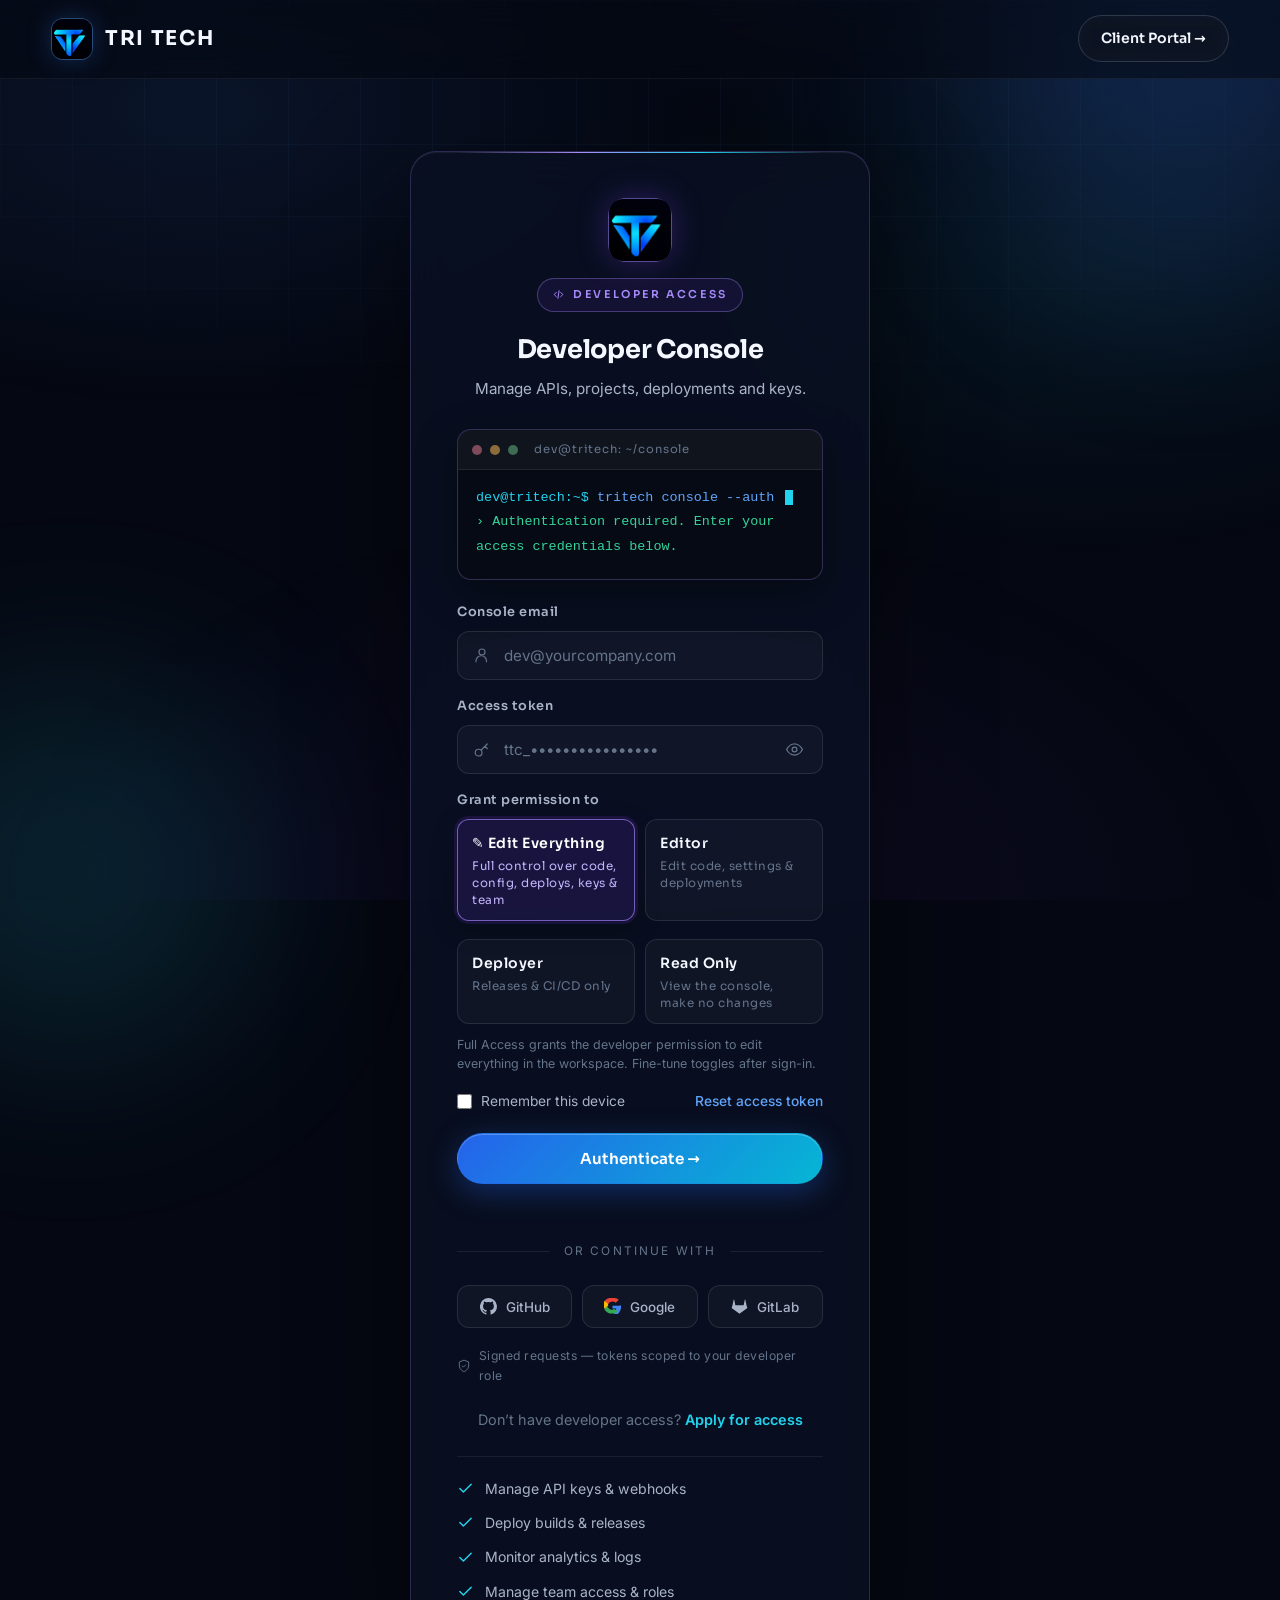
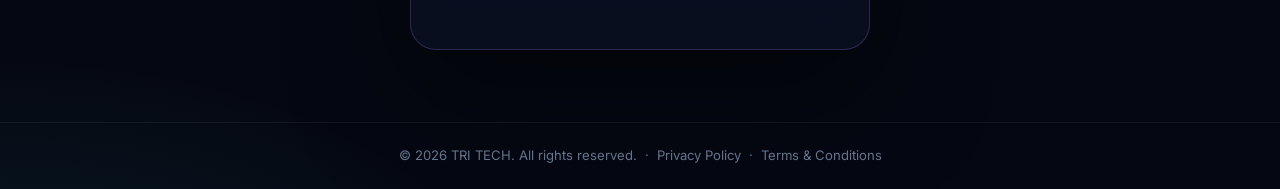
==== admin-approvals.html @ 203bf8f5 "Add client access approval workflow (admin approves before login)" ====
<!DOCTYPE html>
<html lang="en">
<head>
  <meta charset="UTF-8" />
  <meta name="viewport" content="width=device-width, initial-scale=1.0" />

  <!-- Primary SEO -->
  <title>Client Access Approvals | TRI TECH</title>
  <meta name="description" content="Approve client access requests. Clients can log in only after approval." />
  <meta name="robots" content="noindex, nofollow" />
  <meta name="theme-color" content="#050812" />

  <!-- Favicon -->
  <link rel="icon" type="image/png" sizes="48x48" href="assets/favicon-48.png" />
  <link rel="icon" type="image/png" sizes="64x64" href="assets/favicon-64.png" />
  <link rel="apple-touch-icon" href="assets/apple-touch-icon.png" />

  <!-- Fonts -->
  <link rel="preconnect" href="https://fonts.googleapis.com" />
  <link rel="preconnect" href="https://fonts.gstatic.com" crossorigin />
  <link href="https://fonts.googleapis.com/css2?family=Sora:wght@300;400;500;600;700;800&family=Inter:wght@400;500;600&display=swap" rel="stylesheet" />

  <link rel="stylesheet" href="css/styles.css?v=5" />
  <link rel="stylesheet" href="css/auth.css?v=5" />
</head>

<body class="auth-page">
  <a class="skip-link" href="#approvals-panel">Skip to content</a>

  <!-- Fixed ambient layers -->
  <div class="ambient-grid" aria-hidden="true"></div>
  <div class="scroll-glow" aria-hidden="true"></div>
  <div class="auth-orb auth-orb-1" aria-hidden="true"></div>
  <div class="auth-orb auth-orb-2" aria-hidden="true"></div>

  <!-- ============ AUTH NAV ============ -->
  <header class="auth-nav">
    <div class="container auth-nav-inner">
      <a href="index.html" class="brand" aria-label="TRI TECH home">
        <span class="brand-mark">
          <img src="assets/logo-emblem-256.png" alt="TRI TECH logo" width="40" height="40" class="brand-logo" />
        </span>
        <span class="brand-text">TRI&nbsp;TECH</span>
      </a>

      <nav class="auth-nav-links" aria-label="Console navigation">
        <a href="website-editor.html" class="btn btn-ghost btn-sm">Website Editor →</a>
      </nav>
    </div>
  </header>

  <!-- ============ APPROVALS ============ -->
  <main class="auth-main" id="main">
    <section class="auth-card auth-card--dev dash-card" id="approvals-panel" aria-labelledby="ap-title">
      <div class="auth-brand">
        <span class="auth-emblem">
          <img src="assets/logo-emblem-256.png" alt="" width="64" height="64" />
        </span>
        <span class="auth-tag">
          <svg viewBox="0 0 24 24" fill="none" aria-hidden="true"><path d="M9 12l2 2 4-4" stroke="currentColor" stroke-width="1.8" stroke-linecap="round" stroke-linejoin="round"/><path d="M12 22s8-4 8-10V5l-8-3-8 3v7c0 6 8 10 8 10z" stroke="currentColor" stroke-width="1.8" stroke-linejoin="round"/></svg>
          Admin · Approvals
        </span>
        <div>
          <h1 class="auth-title" id="ap-title">Client Access Approvals</h1>
          <p class="auth-sub">Approve requests — clients can log in only after you accept.</p>
        </div>
      </div>

      <div class="dash-header">
        <p class="dash-user">Signed in as <strong id="ap-email">—</strong></p>
        <span class="dash-role"><span class="status-dot" aria-hidden="true"></span>Developer</span>
      </div>

      <h2 class="dash-sec-title">
        <svg viewBox="0 0 24 24" fill="none" aria-hidden="true"><path d="M12 8v4l3 3" stroke="currentColor" stroke-width="1.8" stroke-linecap="round" stroke-linejoin="round"/><circle cx="12" cy="12" r="9" stroke="currentColor" stroke-width="1.8"/></svg>
        Pending Access Requests
      </h2>
      <p class="dash-sec-sub">Click <strong>Approve ✓</strong> to let the client log in, or <strong>Reject</strong> to decline.</p>
      <div id="ap-pending"><p class="ap-empty">Loading…</p></div>

      <h2 class="dash-sec-title">
        <svg viewBox="0 0 24 24" fill="none" aria-hidden="true"><path d="M20 6 9 17l-5-5" stroke="currentColor" stroke-width="1.8" stroke-linecap="round" stroke-linejoin="round"/></svg>
        Approved Emails
      </h2>
      <p class="dash-sec-sub">These clients can sign in. Click <strong>Revoke</strong> to remove access.</p>
      <div id="ap-approved"><p class="ap-empty">Loading…</p></div>

      <h2 class="dash-sec-title">
        <svg viewBox="0 0 24 24" fill="none" aria-hidden="true"><path d="M12 5v14M5 12h14" stroke="currentColor" stroke-width="1.8" stroke-linecap="round"/></svg>
        Add Approved Email Manually
      </h2>
      <p class="dash-sec-sub">Grant access directly (e.g. after receiving an email request).</p>
      <div class="editor-grid">
        <div class="field">
          <label for="ap-add-email">Email address</label>
          <input type="email" id="ap-add-email" class="edit-input" placeholder="client@company.com" />
        </div>
        <div class="field" style="display:flex;align-items:flex-end">
          <button type="button" class="btn btn-primary" id="ap-add" style="width:100%">Add Approved Email</button>
        </div>
      </div>

      <p class="auth-note" id="ap-note" role="status"></p>

      <div class="dash-actions">
        <a href="developer-console.html" class="dash-signout" data-signout>
          <svg viewBox="0 0 24 24" fill="none" aria-hidden="true"><path d="M9 21H5a2 2 0 0 1-2-2V5a2 2 0 0 1 2-2h4M16 17l5-5-5-5M21 12H9" stroke="currentColor" stroke-width="2" stroke-linecap="round" stroke-linejoin="round"/></svg>
          Sign out
        </a>
      </div>

      <p class="auth-trust">
        <svg viewBox="0 0 24 24" fill="none" aria-hidden="true"><path d="M12 22s8-4 8-10V5l-8-3-8 3v7c0 6 8 10 8 10z" stroke="currentColor" stroke-width="1.6" stroke-linejoin="round"/><path d="m9 12 2 2 4-4" stroke="currentColor" stroke-width="1.6" stroke-linecap="round" stroke-linejoin="round"/></svg>
        Approvals sync instantly across all devices
      </p>
    </section>
  </main>

  <footer class="auth-site-footer">
    <div class="container">
      © 2026 TRI TECH. All rights reserved.
      &nbsp;·&nbsp;
      <a href="index.html#home">Privacy Policy</a>
      &nbsp;·&nbsp;
      <a href="index.html#home">Terms &amp; Conditions</a>
    </div>
  </footer>

  <script src="js/auth.js?v=5" defer></script>
</body>
</html>
---- css/styles.css ----
/* =========================================================
   TRI TECH — Premium Website Stylesheet
   Innovation • Technology • Tomorrow
   ========================================================= */

/* ---------- Design Tokens ---------- */
:root {
  --bg: #050812;
  --bg-2: #070C18;
  --bg-3: #0A1122;
  --glass: rgba(13, 20, 38, 0.55);
  --glass-strong: rgba(10, 17, 34, 0.82);
  --surface: rgba(255, 255, 255, 0.035);
  --surface-hover: rgba(255, 255, 255, 0.07);
  --border: rgba(255, 255, 255, 0.09);
  --border-strong: rgba(96, 165, 250, 0.35);
  --blue: #3B82F6;
  --cyan: #22D3EE;
  --violet: #7C3AED;
  --blue-soft: #60A5FA;
  --text: #F4F7FF;
  --text-2: #A9B4C8;
  --text-3: #64748B;
  --grad: linear-gradient(135deg, #3B82F6 0%, #22D3EE 100%);
  --grad-text: linear-gradient(120deg, #60A5FA 0%, #22D3EE 100%);
  --font-display: "Sora", system-ui, sans-serif;
  --font-body: "Inter", system-ui, sans-serif;
  --radius: 18px;
  --radius-lg: 26px;
  --nav-h: 78px;
  --ease: cubic-bezier(0.22, 1, 0.36, 1);
  --container: 1240px;
}

/* ---------- Reset ---------- */
*, *::before, *::after { box-sizing: border-box; margin: 0; padding: 0; }

html {
  scroll-behavior: smooth;
  scroll-padding-top: calc(var(--nav-h) + 10px);
  -webkit-text-size-adjust: 100%;
}

body {
  font-family: var(--font-body);
  font-size: 1rem;
  line-height: 1.65;
  color: var(--text);
  background: var(--bg);
  overflow-x: hidden;
  -webkit-font-smoothing: antialiased;
  min-height: 100vh;
}

img, svg, canvas { display: block; max-width: 100%; }
a { color: inherit; text-decoration: none; }
ul, ol { list-style: none; }
button { font-family: inherit; background: none; border: none; color: inherit; cursor: pointer; }
input, select, textarea { font-family: inherit; color: inherit; }

::selection { background: rgba(59, 130, 246, 0.4); color: #fff; }

/* ---------- Scrollbar ---------- */
::-webkit-scrollbar { width: 10px; }
::-webkit-scrollbar-track { background: #060A14; }
::-webkit-scrollbar-thumb { background: linear-gradient(180deg, #1d3a6e, #123); border-radius: 8px; border: 2px solid #060A14; }
::-webkit-scrollbar-thumb:hover { background: linear-gradient(180deg, #2b4f96, #164a5c); }

/* ---------- Accessibility ---------- */
.skip-link {
  position: fixed;
  top: -60px;
  left: 16px;
  z-index: 2000;
  padding: 12px 20px;
  background: var(--blue);
  color: #fff;
  border-radius: 10px;
  font-weight: 600;
  transition: top 0.3s var(--ease);
}
.skip-link:focus { top: 14px; }

:focus-visible { outline: 2px solid var(--cyan); outline-offset: 3px; border-radius: 4px; }

/* ---------- Layout utilities ---------- */
.container { width: min(var(--container), 92%); margin-inline: auto; }
.section { position: relative; padding: clamp(80px, 10vw, 130px) 0; }
.section-head { max-width: 720px; margin-bottom: clamp(44px, 6vw, 72px); }
.section-head.center { margin-inline: auto; text-align: center; }

.section-tag {
  display: inline-flex;
  align-items: center;
  gap: 10px;
  font-family: var(--font-display);
  font-size: 0.75rem;
  font-weight: 600;
  letter-spacing: 0.22em;
  text-transform: uppercase;
  color: var(--blue-soft);
  padding: 8px 16px;
  border: 1px solid var(--border);
  border-radius: 100px;
  background: rgba(59, 130, 246, 0.07);
  margin-bottom: 22px;
  backdrop-filter: blur(6px);
}
.section-tag::before {
  content: "";
  width: 7px;
  height: 7px;
  border-radius: 50%;
  background: var(--grad);
  box-shadow: 0 0 12px var(--cyan);
}

.section-title {
  font-family: var(--font-display);
  font-weight: 700;
  font-size: clamp(1.9rem, 4.2vw, 3.1rem);
  line-height: 1.14;
  letter-spacing: -0.02em;
  margin-bottom: 18px;
}

.gradient-text {
  background: var(--grad-text);
  -webkit-background-clip: text;
  background-clip: text;
  -webkit-text-fill-color: transparent;
  color: transparent;
}

.section-text { color: var(--text-2); font-size: 1.05rem; max-width: 620px; }

/* ---------- Buttons ---------- */
.btn {
  position: relative;
  display: inline-flex;
  align-items: center;
  justify-content: center;
  gap: 10px;
  font-family: var(--font-display);
  font-weight: 600;
  font-size: 0.95rem;
  padding: 15px 30px;
  border-radius: 100px;
  border: 1px solid transparent;
  cursor: pointer;
  transition: transform 0.35s var(--ease), box-shadow 0.35s var(--ease), border-color 0.35s var(--ease), color 0.35s var(--ease);
  will-change: transform;
  white-space: nowrap;
}
.btn svg { width: 18px; height: 18px; transition: transform 0.35s var(--ease); }
.btn:hover svg { transform: translateX(4px); }

.btn-primary {
  color: #fff;
  background: linear-gradient(135deg, #2563EB 0%, #06B6D4 100%);
  box-shadow: 0 8px 30px rgba(37, 99, 235, 0.35), inset 0 1px 0 rgba(255, 255, 255, 0.25);
}
.btn-primary:hover {
  transform: translateY(-2px);
  box-shadow: 0 14px 44px rgba(6, 182, 212, 0.45), inset 0 1px 0 rgba(255, 255, 255, 0.25);
}

.btn-ghost {
  color: var(--text);
  background: rgba(255, 255, 255, 0.03);
  border-color: rgba(255, 255, 255, 0.14);
  backdrop-filter: blur(8px);
}
.btn-ghost:hover {
  border-color: var(--cyan);
  color: var(--cyan);
  transform: translateY(-2px);
  box-shadow: 0 10px 34px rgba(34, 211, 238, 0.18);
}

.btn-lg { padding: 18px 38px; font-size: 1rem; }
/* =========================================================
   Preloader
   ========================================================= */
.preloader {
  position: fixed;
  inset: 0;
  z-index: 3000;
  display: grid;
  place-items: center;
  background: radial-gradient(1200px 700px at 50% 40%, #0A1426 0%, #050812 70%);
  transition: opacity 0.7s var(--ease), visibility 0.7s var(--ease);
}
.preloader.done { opacity: 0; visibility: hidden; }

.preloader-inner { display: flex; flex-direction: column; align-items: center; gap: 22px; }
.preloader-symbol svg { width: 64px; height: 64px; animation: prePulse 1.6s ease-in-out infinite; }

@keyframes prePulse {
  0%, 100% { transform: scale(1); opacity: 0.9; }
  50% { transform: scale(1.08); opacity: 1; }
}

.preloader-text {
  font-family: var(--font-display);
  font-weight: 700;
  font-size: 1.5rem;
  letter-spacing: 0.35em;
  text-indent: 0.35em;
  color: var(--text);
}

.preloader-bar { width: 180px; height: 3px; border-radius: 4px; background: rgba(255, 255, 255, 0.08); overflow: hidden; position: relative; }
.preloader-bar span {
  position: absolute;
  inset: 0;
  width: 40%;
  border-radius: 4px;
  background: var(--grad);
  transform: translateX(-110%);
  animation: preBar 1.1s var(--ease) infinite;
}
@keyframes preBar {
  from { transform: translateX(-110%); }
  to { transform: translateX(350%); }
}

/* =========================================================
   Ambient background layers
   ========================================================= */
.ambient-grid {
  position: fixed;
  inset: 0;
  z-index: -3;
  pointer-events: none;
  background-image:
    linear-gradient(rgba(96, 165, 250, 0.05) 1px, transparent 1px),
    linear-gradient(90deg, rgba(96, 165, 250, 0.05) 1px, transparent 1px);
  background-size: 72px 72px;
  -webkit-mask-image: radial-gradient(ellipse 100% 70% at 50% 0%, #000 30%, transparent 75%);
  mask-image: radial-gradient(ellipse 100% 70% at 50% 0%, #000 30%, transparent 75%);
}

.ambient-canvas { position: fixed; inset: 0; z-index: -2; pointer-events: none; opacity: 0.55; }

.scroll-glow {
  position: fixed;
  inset: 0;
  z-index: -4;
  pointer-events: none;
  background:
    radial-gradient(900px 500px at 15% 12%, rgba(59, 130, 246, 0.10), transparent 60%),
    radial-gradient(800px 480px at 85% 30%, rgba(34, 211, 238, 0.07), transparent 60%),
    radial-gradient(1000px 600px at 50% 100%, rgba(124, 58, 237, 0.08), transparent 65%);
}

.cursor-glow {
  position: fixed;
  top: 0;
  left: 0;
  width: 460px;
  height: 460px;
  z-index: 1;
  pointer-events: none;
  border-radius: 50%;
  background: radial-gradient(circle, rgba(59, 130, 246, 0.09) 0%, transparent 65%);
  transform: translate(-50%, -50%);
  opacity: 0;
  transition: opacity 0.4s var(--ease);
  will-change: transform;
}

/* =========================================================
   Navigation
   ========================================================= */
.navbar {
  position: fixed;
  top: 0;
  left: 0;
  right: 0;
  z-index: 900;
  background: transparent;
  border-bottom: 1px solid transparent;
  transition: background 0.45s var(--ease), box-shadow 0.45s var(--ease), border-color 0.45s var(--ease), backdrop-filter 0.45s var(--ease);
}
.navbar.scrolled {
  background: var(--glass-strong);
  backdrop-filter: blur(18px) saturate(140%);
  -webkit-backdrop-filter: blur(18px) saturate(140%);
  border-bottom-color: var(--border);
  box-shadow: 0 12px 42px rgba(0, 0, 0, 0.4);
}

.nav-inner { height: var(--nav-h); display: flex; align-items: center; justify-content: space-between; gap: 20px; }

.brand { display: inline-flex; align-items: center; gap: 12px; }
.brand-mark {
  display: grid;
  place-items: center;
  width: 42px;
  height: 42px;
  border-radius: 12px;
  background: linear-gradient(160deg, rgba(59, 130, 246, 0.18), rgba(34, 211, 238, 0.08));
  border: 1px solid var(--border-strong);
  box-shadow: 0 0 24px rgba(59, 130, 246, 0.25), inset 0 0 18px rgba(59, 130, 246, 0.12);
}
.brand-mark svg { width: 26px; height: 26px; }
.brand-mark img.brand-logo {
  width: 100%;
  height: 100%;
  border-radius: 10px;
  object-fit: cover;
  display: block;
}
.brand-text { font-family: var(--font-display); font-weight: 700; font-size: 1.28rem; letter-spacing: 0.08em; color: var(--text); }

.mobile-brand {
  display: inline-flex;
  align-items: center;
  gap: 12px;
}
.mobile-brand .brand-mark, .mobile-brand img.brand-logo { width: 40px; height: 40px; border-radius: 10px; }

.brand-footer { padding: 6px; border-radius: 16px; border: 1px solid rgba(96, 165, 250, 0.35); background: rgba(59, 130, 246, 0.06); }
.footer-logo { width: 56px; height: 56px; border-radius: 12px; object-fit: cover; display: block; }

.nav-links { display: flex; gap: 4px; }

.nav-link {
  position: relative;
  font-size: 0.9rem;
  font-weight: 500;
  color: var(--text-2);
  padding: 9px 13px;
  border-radius: 8px;
  transition: color 0.3s var(--ease);
}
.nav-link::after {
  content: "";
  position: absolute;
  left: 13px;
  right: 13px;
  bottom: 4px;
  height: 2px;
  border-radius: 2px;
  background: var(--grad);
  transform: scaleX(0);
  transform-origin: center;
  transition: transform 0.35s var(--ease);
}
.nav-link:hover, .nav-link.active { color: var(--text); }
.nav-link:hover::after, .nav-link.active::after { transform: scaleX(1); }

.nav-actions { display: flex; align-items: center; gap: 12px; }

.hamburger {
  display: none;
  flex-direction: column;
  justify-content: center;
  gap: 5px;
  width: 44px;
  height: 44px;
  padding: 10px;
  border-radius: 12px;
  border: 1px solid var(--border);
  background: rgba(255, 255, 255, 0.03);
}
.hamburger span { display: block; height: 2px; width: 100%; border-radius: 2px; background: var(--text); transition: transform 0.35s var(--ease), opacity 0.3s var(--ease); }
/* ---------- Mobile menu ---------- */
.mobile-menu {
  position: fixed;
  inset: 0;
  z-index: 950;
  background: rgba(5, 8, 18, 0.97);
  backdrop-filter: blur(22px);
  -webkit-backdrop-filter: blur(22px);
  display: flex;
  flex-direction: column;
  padding: 22px clamp(22px, 5vw, 40px) 36px;
  opacity: 0;
  visibility: hidden;
  transform: translateY(-12px);
  transition: opacity 0.45s var(--ease), visibility 0.45s var(--ease), transform 0.45s var(--ease);
}
.mobile-menu.open { opacity: 1; visibility: visible; transform: translateY(0); }

.mobile-menu-head { display: flex; align-items: center; justify-content: space-between; padding-bottom: 18px; border-bottom: 1px solid var(--border); }
.mobile-close { width: 44px; height: 44px; display: grid; place-items: center; border-radius: 12px; border: 1px solid var(--border); color: var(--text); }
.mobile-close svg { width: 22px; height: 22px; }

.mobile-links { flex: 1; display: flex; flex-direction: column; justify-content: center; gap: 4px; }
.mobile-link {
  display: flex;
  align-items: baseline;
  gap: 16px;
  font-family: var(--font-display);
  font-size: clamp(1.5rem, 6vw, 2rem);
  font-weight: 600;
  padding: 12px 4px;
  color: var(--text);
  border-bottom: 1px solid rgba(255, 255, 255, 0.05);
  opacity: 0;
  transform: translateY(16px);
  transition: opacity 0.5s var(--ease), transform 0.5s var(--ease), color 0.3s var(--ease);
}
.mobile-menu.open .mobile-link { opacity: 1; transform: translateY(0); }
.mobile-menu.open .mobile-link:nth-child(1) { transition-delay: 0.08s; }
.mobile-menu.open .mobile-link:nth-child(2) { transition-delay: 0.13s; }
.mobile-menu.open .mobile-link:nth-child(3) { transition-delay: 0.18s; }
.mobile-menu.open .mobile-link:nth-child(4) { transition-delay: 0.23s; }
.mobile-menu.open .mobile-link:nth-child(5) { transition-delay: 0.28s; }
.mobile-menu.open .mobile-link:nth-child(6) { transition-delay: 0.33s; }
.mobile-menu.open .mobile-link:nth-child(7) { transition-delay: 0.38s; }
.mobile-menu.open .mobile-link:nth-child(8) { transition-delay: 0.43s; }
.mobile-menu.open .mobile-link:nth-child(9) { transition-delay: 0.48s; }
.mobile-menu.open .mobile-link:nth-child(10) { transition-delay: 0.53s; }
.mobile-link span { font-family: var(--font-body); font-size: 0.78rem; color: var(--cyan); letter-spacing: 0.2em; }
.mobile-link:hover { color: var(--cyan); }

.mobile-menu-foot { display: flex; align-items: center; justify-content: space-between; gap: 14px; padding-top: 20px; border-top: 1px solid var(--border); }
.mobile-menu-foot p { color: var(--text-2); font-size: 0.9rem; }
.mobile-cta { flex-shrink: 0; }

body.menu-locked { overflow: hidden; }

/* =========================================================
   Hero
   ========================================================= */
.hero {
  position: relative;
  min-height: 100svh;
  display: flex;
  flex-direction: column;
  justify-content: center;
  overflow: hidden;
  padding: calc(var(--nav-h) + 60px) 0 40px;
}

.hero-canvas { position: absolute; inset: 0; width: 100%; height: 100%; z-index: 1; }

.hero-orb {
  position: absolute;
  border-radius: 50%;
  filter: blur(70px);
  pointer-events: none;
  z-index: 1;
}
.hero-orb-1 { width: 520px; height: 520px; right: -120px; top: -80px; background: radial-gradient(circle, rgba(59, 130, 246, 0.22), transparent 65%); }
.hero-orb-2 { width: 460px; height: 460px; left: -140px; bottom: -100px; background: radial-gradient(circle, rgba(34, 211, 238, 0.14), transparent 65%); }

/* ---- Geometric symbol ---- */
.hero-symbol { position: absolute; z-index: 2; width: clamp(280px, 34vw, 420px); aspect-ratio: 1; right: clamp(2%, 8%, 10%); top: 50%; transform: translateY(-50%); pointer-events: none; }

.symbol-ring { position: absolute; inset: 0; animation: ringSpin 40s linear infinite; }
@keyframes ringSpin { to { transform: rotate(360deg); } }

.symbol-inner {
  position: absolute;
  inset: 9%;
  border-radius: 50%;
  display: grid;
  place-items: center;
  animation: ringSpinReverse 26s linear infinite;
}
@keyframes ringSpinReverse { to { transform: rotate(-360deg); } }

.symbol-star {
  width: 100%;
  height: 100%;
  filter: drop-shadow(0 0 18px rgba(59, 130, 246, 0.55)) drop-shadow(0 0 50px rgba(34, 211, 238, 0.25));
  animation: symbolFloat 6s ease-in-out infinite;
}
@keyframes symbolFloat {
  0%, 100% { transform: translateY(0) scale(1); }
  50% { transform: translateY(-14px) scale(1.03); }
}

.symbol-glow {
  position: absolute;
  inset: 12%;
  border-radius: 50%;
  background: radial-gradient(circle, rgba(59, 130, 246, 0.28) 0%, rgba(34, 211, 238, 0.1) 45%, transparent 70%);
  filter: blur(24px);
  animation: pulseGlow 4.5s ease-in-out infinite;
}
@keyframes pulseGlow {
  0%, 100% { opacity: 0.7; transform: scale(0.96); }
  50% { opacity: 1; transform: scale(1.04); }
}

.orbit-dot { position: absolute; width: 10px; height: 10px; border-radius: 50%; background: var(--cyan); box-shadow: 0 0 18px 4px rgba(34, 211, 238, 0.55); }
.orbit-dot.ad { top: 4%; left: 50%; }
.orbit-dot.bd { bottom: 10%; left: 16%; }
.orbit-dot.cd { bottom: 10%; right: 16%; }
/* ---- Hero content ---- */
.hero-inner { position: relative; z-index: 3; }

.hero-topline {
  display: flex;
  align-items: center;
  gap: 16px;
  font-family: var(--font-display);
  font-size: 0.78rem;
  letter-spacing: 0.28em;
  text-transform: uppercase;
  color: var(--text-2);
  margin-bottom: 28px;
}
.hero-topline .line { flex: 1; max-width: 74px; height: 1px; background: linear-gradient(90deg, transparent, var(--cyan)); }
.hero-topline .line:last-child { background: linear-gradient(90deg, var(--cyan), transparent); }

.hero-title {
  font-family: var(--font-display);
  font-weight: 800;
  font-size: clamp(2.6rem, 6.6vw, 5.4rem);
  line-height: 1.06;
  letter-spacing: -0.03em;
  max-width: 900px;
  margin-bottom: 26px;
}

.line-mask { display: block; overflow: hidden; padding-bottom: 0.08em; }
.word { display: inline-block; transform: translateY(115%); animation: wordUp 1s var(--ease) forwards; animation-delay: 0.15s; }
.line-mask:nth-child(2) .word { animation-delay: 0.3s; }
.line-mask:nth-child(3) .word { animation-delay: 0.45s; }

@keyframes wordUp {
  to { transform: translateY(0); }
}

.hero-sub {
  position: relative;
  max-width: 540px;
  color: var(--text-2);
  font-size: 1.1rem;
  line-height: 1.7;
  margin-bottom: 36px;
}

.hero-cta { display: flex; flex-wrap: wrap; gap: 16px; }

.hero-trust {
  position: absolute;
  bottom: 0;
  left: 0;
  right: 0;
  z-index: 3;
  padding: 26px 0;
  border-top: 1px solid rgba(255, 255, 255, 0.06);
  background: linear-gradient(180deg, transparent, rgba(5, 8, 18, 0.75));
}
.hero-trust-inner { display: flex; align-items: center; gap: 14px; }
.hero-trust p { color: var(--text-2); font-size: 0.92rem; letter-spacing: 0.04em; }

.trust-pulse { width: 9px; height: 9px; border-radius: 50%; background: var(--cyan); animation: trustPing 2.2s infinite; flex-shrink: 0; }
@keyframes trustPing {
  0% { box-shadow: 0 0 0 0 rgba(34, 211, 238, 0.55); }
  70% { box-shadow: 0 0 0 14px rgba(34, 211, 238, 0); }
  100% { box-shadow: 0 0 0 0 rgba(34, 211, 238, 0); }
}

.hero-scroll { margin-left: auto; display: flex; flex-direction: column; align-items: center; gap: 4px; color: var(--text-3); font-size: 0.72rem; letter-spacing: 0.26em; text-transform: uppercase; transition: color 0.3s var(--ease); }
.hero-scroll:hover { color: var(--cyan); }
.scroll-arrow { display: grid; place-items: center; width: 36px; height: 36px; border: 1px solid var(--border); border-radius: 50%; }
.scroll-arrow svg { width: 16px; height: 16px; animation: scrollBob 1.8s ease-in-out infinite; }
@keyframes scrollBob {
  0%, 100% { transform: translateY(-2px); }
  50% { transform: translateY(3px); }
}

/* =========================================================
   Stats
   ========================================================= */
.stats {
  position: relative;
  padding: clamp(56px, 7vw, 90px) 0;
  border-top: 1px solid rgba(255, 255, 255, 0.05);
  background: linear-gradient(180deg, rgba(10, 17, 34, 0.55), rgba(5, 8, 18, 0.2));
  overflow: hidden;
}
.stats-grid {
  display: grid;
  grid-template-columns: repeat(4, 1fr);
  gap: 30px;
}

.stat-item {
  position: relative;
  text-align: center;
  padding: 34px 16px;
  border-radius: var(--radius);
  background: rgba(255, 255, 255, 0.025);
  border: 1px solid rgba(255, 255, 255, 0.06);
  transition: transform 0.4s var(--ease), border-color 0.4s var(--ease), box-shadow 0.4s var(--ease);
}
.stat-item:hover {
  transform: translateY(-6px);
  border-color: rgba(96, 165, 250, 0.35);
  box-shadow: 0 18px 44px rgba(0, 0, 0, 0.35), 0 0 30px rgba(59, 130, 246, 0.1);
}

.stat-number {
  font-family: var(--font-display);
  font-weight: 800;
  font-size: clamp(2.4rem, 4.4vw, 3.4rem);
  background: var(--grad-text);
  -webkit-background-clip: text;
  background-clip: text;
  -webkit-text-fill-color: transparent;
  color: transparent;
  line-height: 1;
  margin-bottom: 10px;
}
.stat-suffix { -webkit-text-fill-color: transparent; }

.stat-label { color: var(--text-2); font-size: 0.95rem; letter-spacing: 0.02em; }

.stat-bar { width: 54px; height: 3px; margin: 16px auto 0; border-radius: 4px; background: rgba(255, 255, 255, 0.08); overflow: hidden; }
.stat-bar span { display: block; height: 100%; width: 100%; background: var(--grad); transform: scaleX(0); transform-origin: left; transition: transform 1.4s var(--ease) 0.5s; }
.stat-item.in-view .stat-bar span { transform: scaleX(1); }
/* =========================================================
   About
   ========================================================= */
.about-grid {
  display: grid;
  grid-template-columns: 1fr 1.1fr;
  gap: clamp(40px, 6vw, 80px);
  align-items: center;
}

.about-frame {
  position: relative;
  padding: 22px;
  border-radius: var(--radius-lg);
  background: var(--glass);
  border: 1px solid var(--border);
  backdrop-filter: blur(14px);
  -webkit-backdrop-filter: blur(14px);
  box-shadow: 0 30px 80px rgba(0, 0, 0, 0.45), inset 0 1px 0 rgba(255, 255, 255, 0.06);
  overflow: hidden;
}
.about-frame::before {
  content: "";
  position: absolute;
  inset: 0;
  background: radial-gradient(600px 400px at 30% 20%, rgba(59, 130, 246, 0.14), transparent 60%);
  pointer-events: none;
}

.about-tech-map { position: relative; border-radius: 16px; overflow: hidden; background: radial-gradient(500px 380px at 50% 50%, #0C1530 0%, #070C18 100%); }
.about-svg { width: 100%; height: auto; }

.about-lines line { stroke-dasharray: 6 6; animation: dashFlow 14s linear infinite; }
@keyframes dashFlow { to { stroke-dashoffset: -120; } }

.about-nodes circle { transition: filter 0.3s var(--ease); }
.about-nodes circle:hover { filter: drop-shadow(0 0 10px rgba(34, 211, 238, 0.9)); }

.about-chip {
  position: absolute;
  display: inline-flex;
  align-items: center;
  gap: 9px;
  font-family: var(--font-display);
  font-size: 0.8rem;
  font-weight: 600;
  letter-spacing: 0.02em;
  color: var(--text);
  padding: 10px 18px;
  border-radius: 100px;
  background: rgba(10, 17, 34, 0.85);
  border: 1px solid rgba(96, 165, 250, 0.4);
  box-shadow: 0 10px 30px rgba(0, 0, 0, 0.4), 0 0 24px rgba(59, 130, 246, 0.18);
  backdrop-filter: blur(10px);
  -webkit-backdrop-filter: blur(10px);
  animation: chipFloat 7s ease-in-out infinite;
}
.about-chip-1 { top: 10%; left: -20px; }
.about-chip-2 { bottom: 20%; right: -14px; animation-delay: 1.4s; }
.about-chip-3 { bottom: 4%; left: 12%; animation-delay: 2.6s; }

@keyframes chipFloat {
  0%, 100% { transform: translateY(0); }
  50% { transform: translateY(-9px); }
}

.chip-dot { width: 8px; height: 8px; border-radius: 50%; background: var(--cyan); box-shadow: 0 0 12px var(--cyan); }

.about-content { position: relative; }

.about-values { display: grid; grid-template-columns: 1fr 1fr; gap: 14px; margin: 34px 0; }
.about-values li {
  display: flex;
  gap: 14px;
  align-items: flex-start;
  padding: 18px;
  border-radius: 16px;
  background: rgba(255, 255, 255, 0.03);
  border: 1px solid rgba(255, 255, 255, 0.06);
  transition: transform 0.35s var(--ease), border-color 0.35s var(--ease), background 0.35s var(--ease);
}
.about-values li:hover {
  transform: translateY(-4px);
  border-color: rgba(96, 165, 250, 0.4);
  background: rgba(59, 130, 246, 0.06);
}
.value-icon {
  flex-shrink: 0;
  display: grid;
  place-items: center;
  width: 42px;
  height: 42px;
  border-radius: 12px;
  color: var(--cyan);
  background: rgba(34, 211, 238, 0.08);
  border: 1px solid rgba(34, 211, 238, 0.25);
}
.value-icon svg { width: 20px; height: 20px; }
.about-values strong { font-family: var(--font-display); font-size: 0.96rem; display: block; margin-bottom: 4px; }
.about-values p { color: var(--text-2); font-size: 0.84rem; line-height: 1.5; }

.about-cta { margin-top: 8px; }
.btn-sm { padding: 11px 22px; font-size: 0.88rem; }
/* =========================================================
   Services
   ========================================================= */
.services { background: linear-gradient(180deg, transparent, rgba(10, 17, 34, 0.35), transparent); }

.services-grid { display: grid; grid-template-columns: repeat(4, 1fr); gap: 20px; }

.service-card {
  position: relative;
  display: flex;
  flex-direction: column;
  padding: 30px 26px;
  border-radius: var(--radius);
  background: var(--surface);
  border: 1px solid var(--border);
  overflow: hidden;
  transition: transform 0.45s var(--ease), border-color 0.45s var(--ease), background 0.45s var(--ease), box-shadow 0.45s var(--ease);
}
.service-card::before {
  content: "";
  position: absolute;
  inset: 0;
  background: radial-gradient(420px 260px at 50% 0%, rgba(59, 130, 246, 0.15), transparent 70%);
  opacity: 0;
  transition: opacity 0.45s var(--ease);
  pointer-events: none;
}
.service-card::after {
  content: "";
  position: absolute;
  top: 0;
  left: 50%;
  transform: translateX(-50%);
  width: 0%;
  height: 2px;
  background: var(--grad);
  box-shadow: 0 0 18px var(--cyan);
  transition: width 0.5s var(--ease);
}
.service-card:hover {
  transform: translateY(-8px);
  border-color: rgba(96, 165, 250, 0.45);
  background: var(--surface-hover);
  box-shadow: 0 22px 54px rgba(0, 0, 0, 0.4), 0 0 34px rgba(59, 130, 246, 0.12);
}
.service-card:hover::before { opacity: 1; }
.service-card:hover::after { width: 80%; }

.service-top { display: flex; align-items: flex-start; justify-content: space-between; margin-bottom: 22px; }
.service-icon {
  display: grid;
  place-items: center;
  width: 54px;
  height: 54px;
  border-radius: 14px;
  color: var(--blue-soft);
  background: rgba(59, 130, 246, 0.09);
  border: 1px solid rgba(59, 130, 246, 0.25);
  transition: color 0.4s var(--ease), background 0.4s var(--ease), box-shadow 0.4s var(--ease), transform 0.4s var(--ease);
}
.service-icon svg { width: 26px; height: 26px; }
.service-card:hover .service-icon {
  color: #fff;
  background: var(--grad);
  border-color: transparent;
  box-shadow: 0 8px 24px rgba(37, 99, 235, 0.4);
  transform: scale(1.06) rotate(-4deg);
}

.service-num {
  font-family: var(--font-display);
  font-weight: 700;
  font-size: 0.95rem;
  color: transparent;
  -webkit-text-stroke: 1px rgba(255, 255, 255, 0.22);
  transition: -webkit-text-stroke 0.4s var(--ease);
}
.service-card:hover .service-num { -webkit-text-stroke: 1px var(--cyan); }

.service-card h3 { font-family: var(--font-display); font-size: 1.12rem; font-weight: 600; margin-bottom: 10px; letter-spacing: -0.01em; }
.service-card p { color: var(--text-2); font-size: 0.9rem; line-height: 1.6; flex: 1; }
/* =========================================================
   Solutions
   ========================================================= */
.solutions { background: linear-gradient(180deg, transparent, rgba(5, 8, 18, 0.6), transparent); }

.solutions-grid { display: grid; grid-template-columns: repeat(2, 1fr); gap: 24px; }

.solution-card {
  position: relative;
  border-radius: var(--radius-lg);
  overflow: hidden;
  background: var(--glass);
  border: 1px solid var(--border);
  backdrop-filter: blur(12px);
  -webkit-backdrop-filter: blur(12px);
  transition: transform 0.5s var(--ease), border-color 0.5s var(--ease), box-shadow 0.5s var(--ease);
}
.solution-card:hover {
  transform: translateY(-8px);
  border-color: rgba(96, 165, 250, 0.5);
  box-shadow: 0 26px 70px rgba(0, 0, 0, 0.45), 0 0 44px rgba(59, 130, 246, 0.14);
}

.solution-visual { position: relative; height: 230px; overflow: hidden; }
.solution-visual svg { position: absolute; inset: 0; width: 100%; height: 100%; }
.sv-1 { background: linear-gradient(135deg, rgba(37, 99, 235, 0.18), rgba(6, 182, 212, 0.06)); }
.sv-2 { background: linear-gradient(135deg, rgba(6, 182, 212, 0.16), rgba(37, 99, 235, 0.05)); }
.sv-3 { background: linear-gradient(135deg, rgba(96, 165, 250, 0.16), rgba(34, 211, 238, 0.05)); }
.sv-4 { background: linear-gradient(135deg, rgba(37, 99, 235, 0.18), rgba(124, 58, 237, 0.08)); }

.sol-path { stroke-dasharray: 8 8; animation: dashFlow 16s linear infinite; }
.sol-node { transition: filter 0.3s var(--ease); }
.solution-card:hover .sol-node { filter: drop-shadow(0 0 12px rgba(34, 211, 238, 1)); }

.solution-chip {
  position: absolute;
  top: 18px;
  left: 18px;
  display: inline-flex;
  align-items: center;
  gap: 7px;
  font-family: var(--font-display);
  font-size: 0.72rem;
  font-weight: 600;
  letter-spacing: 0.14em;
  text-transform: uppercase;
  color: var(--cyan);
  padding: 7px 14px;
  border-radius: 100px;
  background: rgba(8, 13, 26, 0.75);
  border: 1px solid rgba(34, 211, 238, 0.35);
  backdrop-filter: blur(8px);
}
.solution-chip::before { content: ""; width: 6px; height: 6px; border-radius: 50%; background: var(--cyan); box-shadow: 0 0 8px var(--cyan); }

.solution-body { position: relative; padding: 26px 28px 30px; }
.solution-num {
  position: absolute;
  top: 26px;
  right: 28px;
  font-family: var(--font-display);
  font-weight: 800;
  font-size: 2rem;
  color: transparent;
  -webkit-text-stroke: 1px rgba(255, 255, 255, 0.16);
  transition: -webkit-text-stroke 0.4s var(--ease);
}
.solution-card:hover .solution-num { -webkit-text-stroke: 1px var(--cyan); }

.solution-body h3 { font-family: var(--font-display); font-size: 1.3rem; font-weight: 700; margin-bottom: 8px; }
.solution-body p { color: var(--text-2); font-size: 0.95rem; line-height: 1.6; padding-right: 56px; }

.solution-link {
  display: inline-flex;
  align-items: center;
  gap: 8px;
  margin-top: 18px;
  font-family: var(--font-display);
  font-size: 0.88rem;
  font-weight: 600;
  color: var(--blue-soft);
  transition: color 0.35s var(--ease), gap 0.35s var(--ease);
}
.solution-link svg { width: 16px; height: 16px; }
.solution-card:hover .solution-link { color: var(--cyan); gap: 12px; }

/* =========================================================
   Why TRI TECH
   ========================================================= */
.why { background: linear-gradient(180deg, transparent, rgba(10, 17, 34, 0.4), transparent); }

.why-grid { display: grid; grid-template-columns: 1fr 1.1fr; gap: clamp(40px, 6vw, 80px); align-items: center; }

.why-core {
  position: relative;
  padding: 30px;
  border-radius: var(--radius-lg);
  background: var(--glass);
  border: 1px solid var(--border);
  backdrop-filter: blur(14px);
  -webkit-backdrop-filter: blur(14px);
  display: grid;
  place-items: center;
  box-shadow: 0 30px 80px rgba(0, 0, 0, 0.4), inset 0 1px 0 rgba(255, 255, 255, 0.05);
  overflow: hidden;
}
.why-core::before {
  content: "";
  position: absolute;
  inset: 0;
  background: radial-gradient(500px 380px at 50% 50%, rgba(59, 130, 246, 0.12), transparent 65%);
  pointer-events: none;
}
.why-core > svg { width: 100%; max-width: 460px; }

.why-rings circle { animation: ringPulse 5s ease-in-out infinite; }
.why-rings circle:nth-child(2) { animation-delay: 0.7s; }
@keyframes ringPulse {
  0%, 100% { opacity: 0.35; }
  50% { opacity: 0.7; }
}

.why-connect path { animation: dashFlow 20s linear infinite; }

.why-float {
  position: absolute;
  display: inline-flex;
  align-items: center;
  gap: 9px;
  font-family: var(--font-display);
  font-size: 0.8rem;
  font-weight: 600;
  padding: 10px 18px;
  border-radius: 100px;
  background: rgba(8, 13, 26, 0.85);
  border: 1px solid rgba(96, 165, 250, 0.4);
  box-shadow: 0 12px 32px rgba(0, 0, 0, 0.4);
  backdrop-filter: blur(10px);
  animation: chipFloat 7s ease-in-out infinite;
}
.why-float-1 { top: 8%; right: 6%; }
.why-float-2 { bottom: 26%; left: -8px; animation-delay: 1.6s; }
.why-float-3 { bottom: 4%; right: 14%; animation-delay: 3s; }
.float-pulse { width: 8px; height: 8px; border-radius: 50%; background: var(--cyan); box-shadow: 0 0 12px var(--cyan); }

.why-content .section-title { margin-bottom: 26px; }
.why-list { display: grid; grid-template-columns: 1fr 1fr; gap: 12px 22px; margin-bottom: 34px; }

.why-list li {
  display: flex;
  align-items: center;
  gap: 12px;
  font-size: 0.96rem;
  color: var(--text-2);
  padding: 12px 14px;
  border-radius: 12px;
  border: 1px solid transparent;
  transition: color 0.3s var(--ease), border-color 0.3s var(--ease), background 0.3s var(--ease), transform 0.3s var(--ease);
}
.why-list li:hover {
  color: var(--text);
  background: rgba(255, 255, 255, 0.03);
  border-color: var(--border);
  transform: translateX(4px);
}
.tick {
  flex-shrink: 0;
  display: grid;
  place-items: center;
  width: 26px;
  height: 26px;
  border-radius: 50%;
  color: #06121f;
  background: var(--grad);
  box-shadow: 0 0 16px rgba(34, 211, 238, 0.4);
}
.tick svg { width: 14px; height: 14px; }

/* =========================================================
   Process / Timeline
   ========================================================= */
.process { background: linear-gradient(180deg, transparent, rgba(5, 8, 18, 0.6), transparent); }

.timeline { position: relative; display: grid; grid-template-columns: repeat(7, 1fr); gap: 22px; padding-top: 14px; }

.timeline-track { position: absolute; top: 30px; left: 0; right: 0; height: 2px; background: rgba(255, 255, 255, 0.06); border-radius: 2px; overflow: hidden; }
.timeline-track span {
  display: block;
  height: 100%;
  width: 0%;
  background: var(--grad);
  box-shadow: 0 0 14px var(--cyan);
  transition: width 2.2s var(--ease) 0.4s;
}
.timeline.animated .timeline-track span { width: 100%; }

.timeline-item { position: relative; text-align: center; }

.tl-dot {
  position: relative;
  width: 60px;
  height: 60px;
  margin: 0 auto 22px;
  border-radius: 50%;
  display: grid;
  place-items: center;
  background: var(--bg-3);
  border: 1px solid var(--border);
  font-family: var(--font-display);
  font-weight: 700;
  font-size: 0.9rem;
  color: var(--text-2);
  z-index: 2;
  transition: background 0.4s var(--ease), border-color 0.4s var(--ease), color 0.4s var(--ease), box-shadow 0.4s var(--ease), transform 0.4s var(--ease);
}
.tl-dot::before {
  content: "";
  position: absolute;
  inset: 7px;
  border-radius: 50%;
  border: 1px dashed rgba(96, 165, 250, 0.4);
  animation: ringSpin 18s linear infinite;
}
.timeline-item:hover .tl-dot {
  background: var(--grad);
  color: #fff;
  border-color: transparent;
  transform: translateY(-4px);
  box-shadow: 0 0 0 6px rgba(59, 130, 246, 0.12), 0 10px 30px rgba(37, 99, 235, 0.45);
}

.tl-card {
  padding: 18px 14px;
  border-radius: 14px;
  background: rgba(255, 255, 255, 0.03);
  border: 1px solid rgba(255, 255, 255, 0.06);
  transition: border-color 0.4s var(--ease), transform 0.4s var(--ease), background 0.4s var(--ease);
}
.timeline-item:hover .tl-card { border-color: rgba(96, 165, 250, 0.45); background: rgba(59, 130, 246, 0.05); transform: translateY(-4px); }

.tl-step { display: block; font-family: var(--font-display); font-size: 0.68rem; font-weight: 600; letter-spacing: 0.2em; text-transform: uppercase; color: var(--cyan); margin-bottom: 6px; }
.tl-card h3 { font-family: var(--font-display); font-size: 1.05rem; font-weight: 700; margin-bottom: 6px; }
.tl-card p { color: var(--text-2); font-size: 0.84rem; line-height: 1.5; }

.why-quote {
  position: relative;
  border: 1px solid rgba(96, 165, 250, 0.3);
  background: linear-gradient(135deg, rgba(59, 130, 246, 0.1), rgba(34, 211, 238, 0.05));
  border-radius: var(--radius);
  padding: 26px 28px 26px 62px;
}
.quote-mark {
  position: absolute;
  top: 6px;
  left: 20px;
  font-family: Georgia, serif;
  font-size: 4.6rem;
  line-height: 1;
  background: var(--grad-text);
  -webkit-background-clip: text;
  background-clip: text;
  -webkit-text-fill-color: transparent;
}
.why-quote p { font-family: var(--font-display); font-size: 1.12rem; font-weight: 600; line-height: 1.5; }
.why-quote p span { background: var(--grad-text); -webkit-background-clip: text; background-clip: text; -webkit-text-fill-color: transparent; }

/* =========================================================
   Industries
   ========================================================= */
.industries-grid { display: grid; grid-template-columns: repeat(4, 1fr); gap: 18px; }

.industry-card {
  position: relative;
  padding: 30px 24px;
  border-radius: var(--radius);
  background: var(--surface);
  border: 1px solid var(--border);
  text-align: center;
  cursor: pointer;
  transition: transform 0.45s var(--ease), border-color 0.45s var(--ease), background 0.45s var(--ease), box-shadow 0.45s var(--ease);
  overflow: hidden;
}
.industry-card::after {
  content: "";
  position: absolute;
  bottom: 0;
  left: 0;
  right: 0;
  height: 2px;
  background: var(--grad);
  transform: scaleX(0);
  transform-origin: left;
  transition: transform 0.5s var(--ease);
}
.industry-card:hover {
  transform: translateY(-6px);
  border-color: rgba(96, 165, 250, 0.45);
  background: rgba(59, 130, 246, 0.05);
  box-shadow: 0 20px 48px rgba(0, 0, 0, 0.35);
}
.industry-card:hover::after { transform: scaleX(1); }

.industry-icon {
  display: grid;
  place-items: center;
  width: 54px;
  height: 54px;
  margin: 0 auto 16px;
  border-radius: 14px;
  color: var(--blue-soft);
  background: rgba(59, 130, 246, 0.08);
  border: 1px solid rgba(59, 130, 246, 0.22);
  transition: color 0.4s var(--ease), background 0.4s var(--ease), transform 0.4s var(--ease);
}
.industry-icon svg { width: 26px; height: 26px; }
.industry-card:hover .industry-icon { color: #fff; background: var(--grad); border-color: transparent; transform: scale(1.1) rotate(-5deg); box-shadow: 0 8px 22px rgba(37, 99, 235, 0.4); }

.industry-card h3 { font-family: var(--font-display); font-size: 1.02rem; font-weight: 600; margin-bottom: 6px; }

.industry-desc {
  max-height: 0;
  opacity: 0;
  overflow: hidden;
  color: var(--text-2);
  font-size: 0.85rem;
  line-height: 1.55;
  transform: translateY(8px);
  transition: max-height 0.5s var(--ease), opacity 0.45s var(--ease), transform 0.45s var(--ease), margin 0.45s var(--ease);
}
.industry-card:hover .industry-desc {
  max-height: 130px;
  opacity: 1;
  transform: translateY(0);
  margin-top: 10px;
}

.service-link {
  display: inline-flex;
  align-items: center;
  gap: 8px;
  margin-top: 20px;
  font-family: var(--font-display);
  font-size: 0.85rem;
  font-weight: 600;
  color: var(--text-3);
  transition: color 0.35s var(--ease), gap 0.35s var(--ease);
}
.service-link svg { width: 16px; height: 16px; }
.service-card:hover .service-link { color: var(--cyan); gap: 12px; }

/* =========================================================
   Tech stack
   ========================================================= */
.techstack { background: linear-gradient(180deg, transparent, rgba(10, 17, 34, 0.4), transparent); }

.tech-grid { display: grid; grid-template-columns: repeat(3, 1fr); gap: 20px; }

.tech-group {
  padding: 26px 26px 22px;
  border-radius: var(--radius);
  background: var(--surface);
  border: 1px solid var(--border);
  transition: border-color 0.4s var(--ease), transform 0.4s var(--ease);
}
.tech-group:hover { border-color: rgba(96, 165, 250, 0.4); transform: translateY(-4px); }

.tech-group h3 {
  display: flex;
  align-items: center;
  gap: 10px;
  font-family: var(--font-display);
  font-size: 0.95rem;
  font-weight: 600;
  letter-spacing: 0.06em;
  text-transform: uppercase;
  color: var(--text-2);
  margin-bottom: 18px;
}
.tech-dot { width: 8px; height: 8px; border-radius: 50%; background: var(--grad); box-shadow: 0 0 10px var(--cyan); }

.tech-badges { display: flex; flex-wrap: wrap; gap: 10px; }

.tech-badge {
  display: inline-flex;
  align-items: center;
  gap: 9px;
  padding: 9px 16px;
  border-radius: 100px;
  font-size: 0.86rem;
  font-weight: 500;
  color: var(--text-2);
  background: rgba(255, 255, 255, 0.03);
  border: 1px solid rgba(255, 255, 255, 0.08);
  transition: color 0.35s var(--ease), border-color 0.35s var(--ease), transform 0.35s var(--ease), box-shadow 0.35s var(--ease);
}
.tech-badge svg { width: 18px; height: 18px; color: var(--text-3); transition: color 0.35s var(--ease), filter 0.35s var(--ease); }
.tech-badge:hover {
  color: var(--cyan);
  border-color: rgba(34, 211, 238, 0.5);
  transform: translateY(-3px);
  box-shadow: 0 10px 24px rgba(0, 0, 0, 0.35), 0 0 20px rgba(34, 211, 238, 0.12);
}
/* =========================================================
   Projects
   ========================================================= */
.projects-grid { display: grid; grid-template-columns: repeat(2, 1fr); gap: 24px; }

.project-card {
  border-radius: var(--radius);
  background: var(--glass);
  border: 1px solid var(--border);
  overflow: hidden;
  backdrop-filter: blur(12px);
  -webkit-backdrop-filter: blur(12px);
  transition: transform 0.5s var(--ease), border-color 0.5s var(--ease), box-shadow 0.5s var(--ease);
}
.project-card:hover {
  transform: translateY(-8px);
  border-color: rgba(96, 165, 250, 0.45);
  box-shadow: 0 26px 70px rgba(0, 0, 0, 0.45), 0 0 44px rgba(59, 130, 246, 0.12);
}

.project-visual { position: relative; height: 260px; overflow: hidden; }
.pv-grid {
  position: absolute;
  inset: 0;
  background-image:
    linear-gradient(rgba(96, 165, 250, 0.1) 1px, transparent 1px),
    linear-gradient(90deg, rgba(96, 165, 250, 0.1) 1px, transparent 1px);
  background-size: 34px 34px;
  opacity: 0.5;
}
.pv-orb { position: absolute; border-radius: 50%; filter: blur(28px); transition: transform 0.9s var(--ease); }
.project-card:hover .pv-orb { transform: scale(1.35); }
.pv-orb-a { width: 200px; height: 200px; left: -40px; top: -30px; background: radial-gradient(circle, rgba(37, 99, 235, 0.5), transparent 70%); }
.pv-orb-b { width: 220px; height: 220px; right: -50px; bottom: -60px; background: radial-gradient(circle, rgba(6, 182, 212, 0.42), transparent 70%); }
.pv-orb-c { width: 200px; height: 200px; right: -40px; top: -30px; background: radial-gradient(circle, rgba(96, 165, 250, 0.45), transparent 70%); }
.pv-orb-d { width: 220px; height: 220px; left: -50px; bottom: -60px; background: radial-gradient(circle, rgba(124, 58, 237, 0.4), transparent 70%); }

.pv-1 { background: radial-gradient(500px 300px at 30% 20%, #0E1B3E 0%, #080D1C 100%); }
.pv-2 { background: radial-gradient(500px 300px at 70% 25%, #0B2233 0%, #080D1C 100%); }
.pv-3 { background: radial-gradient(500px 300px at 70% 20%, #10204a 0%, #080D1C 100%); }
.pv-4 { background: radial-gradient(500px 300px at 30% 25%, #191040 0%, #080D1C 100%); }

.project-cat {
  position: absolute;
  top: 16px;
  left: 16px;
  display: inline-flex;
  align-items: center;
  font-family: var(--font-display);
  font-size: 0.7rem;
  font-weight: 600;
  letter-spacing: 0.16em;
  text-transform: uppercase;
  color: var(--blue-soft);
  padding: 7px 13px;
  border-radius: 100px;
  background: rgba(8, 13, 26, 0.72);
  border: 1px solid rgba(96, 165, 250, 0.3);
  backdrop-filter: blur(8px);
}
.project-arrow {
  position: absolute;
  top: 16px;
  right: 16px;
  display: grid;
  place-items: center;
  width: 44px;
  height: 44px;
  border-radius: 50%;
  color: #fff;
  background: var(--grad);
  box-shadow: 0 8px 24px rgba(37, 99, 235, 0.45);
  opacity: 0;
  transform: translateY(10px) scale(0.8);
  transition: opacity 0.4s var(--ease), transform 0.4s var(--ease);
}
.project-arrow svg { width: 20px; height: 20px; }
.project-card:hover .project-arrow { opacity: 1; transform: translateY(0) scale(1); }

.project-body { padding: 26px 28px 28px; }
.project-body h3 { font-family: var(--font-display); font-size: 1.24rem; font-weight: 700; margin-bottom: 6px; }
.project-body > p { color: var(--text-2); font-size: 0.94rem; margin-bottom: 16px; }

.project-meta { display: flex; flex-wrap: wrap; align-items: center; gap: 8px; margin-bottom: 18px; }
.pm-tag { font-size: 0.76rem; font-weight: 500; color: var(--text-2); padding: 5px 12px; border-radius: 100px; background: rgba(255, 255, 255, 0.04); border: 1px solid rgba(255, 255, 255, 0.1); }
.pm-result { margin-left: auto; font-family: var(--font-display); font-size: 0.78rem; font-weight: 600; color: var(--cyan); }

.project-link {
  display: inline-flex;
  align-items: center;
  gap: 8px;
  font-family: var(--font-display);
  font-size: 0.9rem;
  font-weight: 600;
  color: var(--blue-soft);
  transition: color 0.35s var(--ease), gap 0.35s var(--ease);
}
.project-card:hover .project-link { color: var(--cyan); gap: 12px; }
/* =========================================================
   Testimonials
   ========================================================= */
.testimonials { background: linear-gradient(180deg, transparent, rgba(10, 17, 34, 0.4), transparent); }

.t-carousel { position: relative; overflow: hidden; }
.t-track { display: flex; width: 100%; transition: transform 0.7s var(--ease); }

.testimonial-card {
  flex: 0 0 100%;
  max-width: 100%;
  padding: 34px 38px;
  border-radius: var(--radius-lg);
  background: var(--glass);
  border: 1px solid var(--border);
  backdrop-filter: blur(14px);
  -webkit-backdrop-filter: blur(14px);
  display: flex;
  flex-direction: column;
  gap: 18px;
}

.t-stars { display: flex; gap: 6px; color: #FBBF24; }
.t-stars svg { width: 20px; height: 20px; }
.t-text { font-size: 1.1rem; line-height: 1.75; color: var(--text-2); font-weight: 400; }

.t-person { display: flex; align-items: center; gap: 16px; margin-top: auto; }
.t-avatar {
  display: grid;
  place-items: center;
  width: 52px;
  height: 52px;
  border-radius: 50%;
  font-family: var(--font-display);
  font-weight: 700;
  font-size: 0.9rem;
  color: #fff;
  border: 2px solid rgba(255, 255, 255, 0.15);
}
.av-1 { background: linear-gradient(135deg, #2563EB, #06B6D4); }
.av-2 { background: linear-gradient(135deg, #7C3AED, #2563EB); }
.av-3 { background: linear-gradient(135deg, #0EA5E9, #22D3EE); }
.t-person strong { font-family: var(--font-display); display: block; font-size: 1rem; }
.t-person span { color: var(--text-3); font-size: 0.85rem; }

.t-controls { display: flex; align-items: center; justify-content: center; gap: 22px; margin-top: 28px; }
.t-btn {
  display: grid;
  place-items: center;
  width: 46px;
  height: 46px;
  border-radius: 50%;
  border: 1px solid var(--border);
  color: var(--text-2);
  transition: color 0.3s var(--ease), border-color 0.3s var(--ease), background 0.3s var(--ease), transform 0.3s var(--ease);
}
.t-btn svg { width: 20px; height: 20px; }
/* =========================================================
   Contact
   ========================================================= */
.contact-grid { display: grid; grid-template-columns: 1fr 1.25fr; gap: clamp(40px, 6vw, 80px); align-items: start; }

.contact-details { margin: 30px 0 34px; display: grid; gap: 16px; }
.contact-details li { display: flex; align-items: center; gap: 16px; padding: 16px 18px; border-radius: 14px; background: rgba(255, 255, 255, 0.03); border: 1px solid rgba(255, 255, 255, 0.06); transition: border-color 0.3s var(--ease), transform 0.3s var(--ease); }
.contact-details li:hover { border-color: rgba(96, 165, 250, 0.4); transform: translateX(4px); }
.c-icon { flex-shrink: 0; display: grid; place-items: center; width: 46px; height: 46px; border-radius: 12px; color: var(--cyan); background: rgba(34, 211, 238, 0.08); border: 1px solid rgba(34, 211, 238, 0.25); }
.c-icon svg { width: 22px; height: 22px; }
.c-label { display: block; font-family: var(--font-display); font-size: 0.72rem; text-transform: uppercase; letter-spacing: 0.16em; color: var(--text-3); margin-bottom: 3px; }
.contact-details a, .contact-details span { color: var(--text); font-weight: 500; }
.contact-details a:hover { color: var(--cyan); }

.contact-social { display: flex; gap: 12px; }
.contact-social a {
  display: grid;
  place-items: center;
  width: 44px;
  height: 44px;
  border-radius: 12px;
  color: var(--text-2);
  background: rgba(255, 255, 255, 0.04);
  border: 1px solid var(--border);
  transition: color 0.3s var(--ease), background 0.3s var(--ease), border-color 0.3s var(--ease), transform 0.3s var(--ease), box-shadow 0.3s var(--ease);
}
.contact-social svg { width: 20px; height: 20px; }
.contact-social a:hover {
  color: #fff;
  background: var(--grad);
  border-color: transparent;
  transform: translateY(-3px);
  box-shadow: 0 10px 26px rgba(37, 99, 235, 0.4);
}

.contact-form {
  padding: 34px;
  border-radius: var(--radius-lg);
  background: var(--glass);
  border: 1px solid var(--border);
  backdrop-filter: blur(14px);
  -webkit-backdrop-filter: blur(14px);
  box-shadow: 0 30px 80px rgba(0, 0, 0, 0.4);
}

.form-row { display: grid; grid-template-columns: 1fr 1fr; gap: 18px; }
.form-group { margin-bottom: 18px; }
.form-group label { display: block; font-family: var(--font-display); font-size: 0.82rem; font-weight: 600; letter-spacing: 0.04em; color: var(--text-2); margin-bottom: 8px; }

.form-group input, .form-group select, .form-group textarea {
  width: 100%;
  padding: 14px 16px;
  border-radius: 12px;
  background: rgba(255, 255, 255, 0.03);
  border: 1px solid rgba(255, 255, 255, 0.1);
  color: var(--text);
  font-size: 0.95rem;
  transition: border-color 0.3s var(--ease), box-shadow 0.3s var(--ease), background 0.3s var(--ease);
}
.form-group input::placeholder, .form-group textarea::placeholder { color: var(--text-3); }
.form-group input:focus, .form-group select:focus, .form-group textarea:focus {
  outline: none;
  border-color: rgba(34, 211, 238, 0.6);
  background: rgba(34, 211, 238, 0.04);
  box-shadow: 0 0 0 4px rgba(34, 211, 238, 0.1);
}
.form-group textarea { resize: vertical; min-height: 120px; }

.select-wrap { position: relative; }
.select-wrap select { appearance: none; -webkit-appearance: none; padding-right: 44px; cursor: pointer; }
.select-wrap select option { background: var(--bg-3); color: var(--text); }
.select-wrap svg { position: absolute; right: 16px; top: 50%; transform: translateY(-50%); width: 18px; height: 18px; color: var(--text-3); pointer-events: none; }

.form-submit { display: flex; align-items: center; justify-content: space-between; gap: 16px; margin-top: 4px; flex-wrap: wrap; }
.form-note { color: var(--cyan); font-size: 0.9rem; }
.form-note.error { color: #F87171; }
.t-btn:hover {
  color: #fff;
  background: var(--grad);
  border-color: transparent;
  transform: translateY(-2px);
  box-shadow: 0 8px 24px rgba(37, 99, 235, 0.4);
}
.t-dots { display: flex; gap: 10px; }
.t-dot {
  width: 9px;
  height: 9px;
  border-radius: 100px;
  background: rgba(255, 255, 255, 0.18);
  transition: width 0.35s var(--ease), background 0.35s var(--ease), box-shadow 0.35s var(--ease);
}
.t-dot.active { width: 30px; background: var(--grad); box-shadow: 0 0 12px rgba(34, 211, 238, 0.6); }

/* =========================================================
   CTA
   ========================================================= */
.cta {
  position: relative;
  text-align: center;
  border-top: 1px solid rgba(96, 165, 250, 0.18);
  border-bottom: 1px solid var(--border);
  background: radial-gradient(900px 500px at 50% 0%, rgba(59, 130, 246, 0.16), transparent 65%);
  overflow: hidden;
}
.cta-network { position: absolute; inset: 0; pointer-events: none; opacity: 0.7; }
.cta-network svg { width: 100%; height: 100%; }

.cta-inner { position: relative; z-index: 2; text-align: center; }
.cta-tag { margin-inline: auto; }
.cta-title {
  font-family: var(--font-display);
  font-weight: 800;
  font-size: clamp(2rem, 5vw, 3.6rem);
  line-height: 1.12;
  letter-spacing: -0.02em;
  margin-bottom: 20px;
}
.cta-text { max-width: 640px; margin: 0 auto 38px; color: var(--text-2); font-size: 1.08rem; line-height: 1.7; }
.cta-buttons { display: flex; flex-wrap: wrap; justify-content: center; gap: 16px; }
/* =========================================================
   Footer
   ========================================================= */
.footer {
  position: relative;
  background: #04070F;
  border-top: 1px solid rgba(96, 165, 250, 0.15);
  padding: clamp(56px, 7vw, 90px) 0 30px;
  overflow: hidden;
}
.footer-glow {
  position: absolute;
  top: -120px;
  left: 50%;
  transform: translateX(-50%);
  width: 900px;
  height: 300px;
  background: radial-gradient(ellipse at center, rgba(59, 130, 246, 0.12), transparent 70%);
  pointer-events: none;
}

.footer-top {
  position: relative;
  display: grid;
  grid-template-columns: 1.6fr 1fr 1fr 1fr 1fr;
  gap: 40px;
  padding-bottom: 44px;
  border-bottom: 1px solid rgba(255, 255, 255, 0.07);
}

.footer-tagline {
  font-family: var(--font-display);
  color: var(--blue-soft);
  font-size: 0.85rem;
  letter-spacing: 0.08em;
  margin: 14px 0 12px;
}
.footer-desc { color: var(--text-3); font-size: 0.9rem; max-width: 300px; line-height: 1.65; }

.footer-col h4 {
  font-family: var(--font-display);
  font-size: 0.86rem;
  font-weight: 600;
  letter-spacing: 0.1em;
  text-transform: uppercase;
  color: var(--text);
  margin-bottom: 18px;
}
.footer-col a {
  display: block;
  color: var(--text-3);
  font-size: 0.92rem;
  margin-bottom: 11px;
  transition: color 0.3s var(--ease), transform 0.3s var(--ease);
}
.footer-col a:hover { color: var(--cyan); transform: translateX(4px); }

.footer-bottom {
  position: relative;
  display: flex;
  align-items: center;
  justify-content: space-between;
  flex-wrap: wrap;
  gap: 14px;
  padding-top: 26px;
  color: var(--text-3);
  font-size: 0.86rem;
}
.footer-legal { display: flex; gap: 12px; }
.footer-legal a { color: var(--text-3); transition: color 0.3s var(--ease); }
.footer-legal a:hover { color: var(--cyan); }

/* =========================================================
   Back to top
   ========================================================= */
.back-top {
  position: fixed;
  right: 24px;
  bottom: 24px;
  z-index: 600;
  display: grid;
  place-items: center;
  width: 48px;
  height: 48px;
  border-radius: 50%;
  border: 1px solid rgba(96, 165, 250, 0.4);
  color: var(--text);
  background: rgba(10, 17, 34, 0.85);
  backdrop-filter: blur(10px);
  -webkit-backdrop-filter: blur(10px);
  opacity: 0;
  visibility: hidden;
  transform: translateY(16px);
  transition: opacity 0.4s var(--ease), visibility 0.4s var(--ease), transform 0.4s var(--ease), box-shadow 0.3s var(--ease), background 0.3s var(--ease);
}
.back-top svg { width: 20px; height: 20px; }
.back-top.visible { opacity: 1; visibility: visible; transform: translateY(0); }
.back-top:hover {
  background: var(--grad);
  border-color: transparent;
  box-shadow: 0 10px 30px rgba(37, 99, 235, 0.45);
}

/* =========================================================
   Scroll reveal
   ========================================================= */
.reveal {
  opacity: 0;
  transform: translateY(34px);
  transition: opacity 0.9s var(--ease), transform 0.9s var(--ease);
  transition-delay: var(--delay, 0s);
  will-change: opacity, transform;
}
.reveal.in-view { opacity: 1; transform: translateY(0); }

.reveal-text { overflow: hidden; }

@media (prefers-reduced-motion: reduce) {
  *, *::before, *::after {
    animation-duration: 0.01ms !important;
    animation-iteration-count: 1 !important;
    transition-duration: 0.01ms !important;
    scroll-behavior: auto !important;
  }
  .reveal { opacity: 1; transform: none; }
  .word { transform: none; animation: none; }
}
/* =========================================================
   Responsive — Laptop
   ========================================================= */
@media (max-width: 1240px) {
  .nav-link { font-size: 0.85rem; padding: 8px 10px; }
  .services-grid { grid-template-columns: repeat(2, 1fr); }
  .timeline { grid-template-columns: repeat(4, 1fr); row-gap: 40px; }
  .timeline-track { display: none; }
  .footer-top { grid-template-columns: 1.6fr 1fr 1fr; row-gap: 36px; }
}

/* =========================================================
   Responsive — Tablet
   ========================================================= */
@media (max-width: 1024px) {
  .hamburger { display: flex; }
  .nav-links { display: none; }

  .hero { min-height: auto; padding-top: calc(var(--nav-h) + 40px); }
  .hero-inner { order: 1; }
  .hero-symbol { position: relative; inset: auto; order: 2; width: min(320px, 70vw); margin: 34px auto 0; transform: none; }
  .hero-inner { text-align: center; }
  .hero-topline { justify-content: center; }
  .hero-sub { margin-inline: auto; }
  .hero-cta, .hero-trust-inner { justify-content: center; }
  .hero-title { margin-inline: auto; }

  .stats-grid { grid-template-columns: repeat(4, 1fr); gap: 16px; }

  .about-grid, .why-grid, .contact-grid { grid-template-columns: 1fr; }
  .about-visual { max-width: 500px; }

  .tech-grid { grid-template-columns: repeat(2, 1fr); }
  .industries-grid { grid-template-columns: repeat(3, 1fr); }
  .solutions-grid, .projects-grid { grid-template-columns: 1fr; }

  .why-visual { max-width: 460px; }
  .footer-top { grid-template-columns: 1fr 1fr; }
  .footer-brand { grid-column: 1 / -1; }
}

/* =========================================================
   Responsive — Mobile
   ========================================================= */
@media (max-width: 768px) {
  :root { --nav-h: 68px; }

  .section { padding: 70px 0; }
  .section-head { margin-bottom: 40px; }

  .hero-topline { font-size: 0.66rem; letter-spacing: 0.2em; gap: 10px; }
  .hero-title { font-size: clamp(2.1rem, 9vw, 3.1rem); margin-bottom: 20px; }
  .hero-sub { font-size: 1rem; }
  .hero-trust { position: static; margin-top: 44px; border-top: 1px solid rgba(255, 255, 255, 0.06); background: none; padding: 18px 0; }
  .hero-trust p { font-size: 0.82rem; }
  .hero-scroll { display: none; }

  .stats-grid { grid-template-columns: repeat(2, 1fr); gap: 14px; }
  .stat-item { padding: 26px 12px; }
  .stat-number { font-size: 2.2rem; }

  .about-values { grid-template-columns: 1fr; }
  .about-chip-1 { top: 6%; left: 4px; }
  .about-chip-2 { bottom: 14%; right: 4px; }
  .about-chip-3 { bottom: 2%; left: 8%; }

  .services-grid { grid-template-columns: 1fr; }
  .industries-grid { grid-template-columns: repeat(2, 1fr); gap: 14px; }
  .industry-card { padding: 24px 16px; }

  .tech-grid { grid-template-columns: 1fr; }
  .why-list { grid-template-columns: 1fr; }

  .timeline { grid-template-columns: 1fr; gap: 26px; padding-top: 0; position: relative; padding-left: 34px; }
  .timeline-item { text-align: left; display: grid; grid-template-columns: auto 1fr; gap: 18px; align-items: start; }
  .timeline-item .tl-dot { margin: 0; grid-row: 1 / 3; }
  .timeline-track { display: block; top: 0; bottom: 0; left: 16px; right: auto; width: 2px; height: auto; }

  .projects-grid { grid-template-columns: 1fr; }
  .project-visual { height: 220px; }

  .testimonial-card { padding: 26px 22px; }
  .t-text { font-size: 1rem; }

  .contact-form { padding: 26px 22px; }
  .form-row { grid-template-columns: 1fr; gap: 0; }

  .nav-actions .nav-link { display: none; }
  .nav-login-btn { padding: 10px 14px; }

  .footer-top { grid-template-columns: 1fr 1fr; gap: 30px; }
  .back-top { right: 16px; bottom: 16px; }
}

@media (max-width: 480px) {
  .nav-cta { display: none; }
  .nav-login-btn { display: none; }
  .stats-grid { gap: 10px; }
  .stat-label { font-size: 0.78rem; }
  .industries-grid { grid-template-columns: 1fr 1fr; gap: 12px; }
  .industry-icon { width: 46px; height: 46px; }
  .footer-top { grid-template-columns: 1fr; }
  .footer-bottom { justify-content: center; text-align: center; flex-direction: column; }
  .hero-cta .btn { width: 100%; }
  .cta-buttons .btn { width: 100%; }
  .btn-lg { padding: 16px 24px; }
}

/* =========================================================
   Reduced data / motion fallbacks
   ========================================================= */
@media (prefers-reduced-motion: reduce) {
  .preloader-symbol svg, .preloader-bar span, .cursor-glow { display: none; }
  .reveal-word, .word { animation: none; transform: none; opacity: 1; }
  .hero-orb, .symbol-glow { display: none; }
}
.tech-badge:hover svg { color: var(--cyan); filter: drop-shadow(0 0 8px rgba(34, 211, 238, 0.7)); }
---- css/auth.css ----
/* =========================================================
   TRI TECH — Authentication Pages
   Login • Client Portal • Developer Console
   Innovation • Technology • Tomorrow
   ========================================================= */

/* ---------- Auth page shell ---------- */
.auth-page {
  position: relative;
  display: flex;
  flex-direction: column;
  min-height: 100vh;
  background:
    radial-gradient(1100px 600px at 85% -10%, rgba(59, 130, 246, 0.14), transparent 60%),
    radial-gradient(900px 520px at 0% 110%, rgba(34, 211, 238, 0.1), transparent 60%),
    var(--bg);
  overflow-x: hidden;
}

.auth-orb {
  position: fixed;
  border-radius: 50%;
  filter: blur(90px);
  pointer-events: none;
  z-index: 0;
}
.auth-orb-1 { width: 420px; height: 420px; top: -140px; right: -120px; background: rgba(59, 130, 246, 0.18); animation: authFloat 16s ease-in-out infinite; }
.auth-orb-2 { width: 380px; height: 380px; bottom: -160px; left: -120px; background: rgba(34, 211, 238, 0.12); animation: authFloat 20s ease-in-out infinite reverse; }

@keyframes authFloat {
  0%, 100% { transform: translate(0, 0); }
  50% { transform: translate(-30px, 26px); }
}

/* ---------- Auth navigation ---------- */
.auth-nav {
  position: relative;
  z-index: 5;
  background: rgba(5, 8, 18, 0.55);
  border-bottom: 1px solid rgba(255, 255, 255, 0.06);
  backdrop-filter: blur(16px);
  -webkit-backdrop-filter: blur(16px);
}
.auth-nav-inner {
  height: var(--nav-h);
  display: flex;
  align-items: center;
  justify-content: space-between;
  gap: 16px;
}
.auth-nav-links { display: flex; align-items: center; gap: 12px; }

/* ---------- Auth main ---------- */
.auth-main {
  position: relative;
  z-index: 2;
  flex: 1;
  display: flex;
  justify-content: center;
  padding: clamp(36px, 6vw, 72px) 0;
}

.auth-card {
  position: relative;
  margin: auto;
  width: min(460px, 94%);
  padding: clamp(30px, 5vw, 46px);
  border-radius: var(--radius-lg);
  background: var(--glass-strong);
  border: 1px solid var(--border);
  backdrop-filter: blur(22px) saturate(140%);
  -webkit-backdrop-filter: blur(22px) saturate(140%);
  box-shadow: 0 40px 110px rgba(0, 0, 0, 0.5), inset 0 1px 0 rgba(255, 255, 255, 0.06);
  overflow: hidden;
  animation: authRise 0.7s var(--ease) both;
}
.auth-card::before {
  content: "";
  position: absolute;
  top: 0;
  left: 10%;
  right: 10%;
  height: 1px;
  background: linear-gradient(90deg, transparent, var(--cyan), transparent);
}

.auth-card--dev {
  border-color: rgba(167, 139, 250, 0.22);
}
.auth-card--dev::before {
  background: linear-gradient(90deg, transparent, #A78BFA, #22D3EE, transparent);
}
.auth-card--dev .auth-emblem {
  background: linear-gradient(160deg, rgba(124, 58, 237, 0.22), rgba(34, 211, 238, 0.08));
  border-color: rgba(167, 139, 250, 0.45);
  box-shadow: 0 0 32px rgba(124, 58, 237, 0.3);
}

@keyframes authRise {
  from { opacity: 0; transform: translateY(22px); }
  to { opacity: 1; transform: translateY(0); }
}

.auth-card.shake { animation: authShake 0.45s var(--ease); }
@keyframes authShake {
  0%, 100% { transform: translateX(0); }
  20% { transform: translateX(-10px); }
  40% { transform: translateX(9px); }
  60% { transform: translateX(-6px); }
  80% { transform: translateX(4px); }
}

/* ---------- Auth brand header ---------- */
.auth-brand {
  display: flex;
  flex-direction: column;
  align-items: center;
  gap: 16px;
  margin-bottom: 28px;
  text-align: center;
}
.auth-emblem {
  display: grid;
  place-items: center;
  width: 64px;
  height: 64px;
  border-radius: 18px;
  background: linear-gradient(160deg, rgba(59, 130, 246, 0.2), rgba(34, 211, 238, 0.1));
  border: 1px solid var(--border-strong);
  box-shadow: 0 0 32px rgba(59, 130, 246, 0.3), inset 0 0 20px rgba(59, 130, 246, 0.12);
}
.auth-emblem img { width: 100%; height: 100%; border-radius: 14px; object-fit: cover; display: block; }
.auth-title {
  font-family: var(--font-display);
  font-weight: 700;
  font-size: 1.6rem;
  letter-spacing: -0.01em;
  color: var(--text);
}
.auth-sub { color: var(--text-2); font-size: 0.95rem; margin-top: 6px; }

.auth-tag {
  display: inline-flex;
  align-items: center;
  gap: 8px;
  font-family: var(--font-display);
  font-size: 0.68rem;
  font-weight: 600;
  letter-spacing: 0.24em;
  text-transform: uppercase;
  color: #A78BFA;
  padding: 7px 14px;
  border-radius: 100px;
  border: 1px solid rgba(167, 139, 250, 0.35);
  background: rgba(124, 58, 237, 0.1);
}
.auth-tag svg { width: 13px; height: 13px; }

/* ---------- Terminal window (Developer Console) ---------- */
.term-window {
  margin-bottom: 22px;
  border-radius: 14px;
  overflow: hidden;
  background: #060A14;
  border: 1px solid rgba(167, 139, 250, 0.28);
  box-shadow: 0 14px 40px rgba(0, 0, 0, 0.35);
}
.term-bar {
  display: flex;
  align-items: center;
  gap: 8px;
  padding: 10px 14px;
  background: rgba(255, 255, 255, 0.04);
  border-bottom: 1px solid rgba(255, 255, 255, 0.07);
}
.term-dot { width: 10px; height: 10px; border-radius: 50%; }
.term-dot--r { background: #7f4a5a; }
.term-dot--y { background: #8a6d3b; }
.term-dot--g { background: #3d6b54; }
.term-title {
  margin-left: 8px;
  font-family: var(--font-display);
  font-size: 0.72rem;
  letter-spacing: 0.08em;
  color: var(--text-3);
}
.term-body {
  padding: 16px 18px 20px;
  min-height: 86px;
  font-family: "SFMono-Regular", "Cascadia Code", Consolas, "Roboto Mono", ui-monospace, monospace;
  font-size: 0.84rem;
  line-height: 1.8;
  color: var(--blue-soft);
}
.term-body .term-prompt { color: var(--cyan); }
.term-body .term-ok { color: #34D399; }
.term-cursor {
  display: inline-block;
  width: 8px;
  height: 15px;
  background: var(--cyan);
  vertical-align: middle;
  margin-left: 3px;
  animation: termBlink 1s steps(1) infinite;
}
@keyframes termBlink { 50% { opacity: 0; } }

/* ---------- Form fields ---------- */
.field { margin-bottom: 16px; }
.field label {
  display: block;
  font-family: var(--font-display);
  font-size: 0.8rem;
  font-weight: 600;
  letter-spacing: 0.04em;
  color: var(--text-2);
  margin-bottom: 8px;
}
.field-control { position: relative; }
.field-control > svg.field-icon {
  position: absolute;
  left: 16px;
  top: 50%;
  transform: translateY(-50%);
  width: 18px;
  height: 18px;
  color: var(--text-3);
  pointer-events: none;
}
.field-control input {
  width: 100%;
  padding: 14px 16px;
  padding-left: 46px;
  border-radius: 12px;
  background: rgba(255, 255, 255, 0.03);
  border: 1px solid rgba(255, 255, 255, 0.1);
  color: var(--text);
  font-size: 0.95rem;
  transition: border-color 0.3s var(--ease), box-shadow 0.3s var(--ease), background 0.3s var(--ease);
}
.field-control input::placeholder { color: var(--text-3); }
.field-control input:focus {
  outline: none;
  border-color: rgba(34, 211, 238, 0.6);
  background: rgba(34, 211, 238, 0.04);
  box-shadow: 0 0 0 4px rgba(34, 211, 238, 0.1);
}
.field-control input.has-toggle { padding-right: 50px; }

.pass-toggle {
  position: absolute;
  right: 12px;
  top: 50%;
  transform: translateY(-50%);
  width: 34px;
  height: 34px;
  display: grid;
  place-items: center;
  border-radius: 9px;
  color: var(--text-3);
  transition: color 0.3s var(--ease), background 0.3s var(--ease);
}
.pass-toggle:hover { color: var(--cyan); background: rgba(34, 211, 238, 0.08); }
.pass-toggle svg { width: 19px; height: 19px; }
.pass-toggle .eye-off { display: none; }
.pass-toggle.visible .eye-on { display: none; }
.pass-toggle.visible .eye-off { display: block; }

/* ---------- Options row ---------- */
.auth-options {
  display: flex;
  align-items: center;
  justify-content: space-between;
  gap: 12px;
  margin: 4px 0 20px;
}
.auth-remember {
  display: inline-flex;
  align-items: center;
  gap: 9px;
  color: var(--text-2);
  font-size: 0.86rem;
  cursor: pointer;
}
.auth-remember input { accent-color: var(--cyan); width: 15px; height: 15px; cursor: pointer; }
.auth-forgot {
  color: var(--blue-soft);
  font-size: 0.86rem;
  font-weight: 500;
  transition: color 0.3s var(--ease);
}
.auth-forgot:hover { color: var(--cyan); }

/* ---------- Submit + notes ---------- */
.auth-submit { width: 100%; }
.auth-note {
  min-height: 22px;
  color: var(--cyan);
  font-size: 0.88rem;
  margin-top: 12px;
  text-align: center;
}
.auth-note.error { color: #F87171; }

.auth-trust {
  display: flex;
  align-items: center;
  justify-content: center;
  gap: 8px;
  margin-top: 18px;
  color: var(--text-3);
  font-size: 0.76rem;
  letter-spacing: 0.04em;
}
.auth-trust svg { width: 14px; height: 14px; flex-shrink: 0; }

/* ---------- Divider + social ---------- */
.auth-divider {
  display: flex;
  align-items: center;
  gap: 14px;
  margin: 24px 0;
  color: var(--text-3);
  font-size: 0.74rem;
  letter-spacing: 0.18em;
  text-transform: uppercase;
}
.auth-divider::before,
.auth-divider::after {
  content: "";
  flex: 1;
  height: 1px;
  background: rgba(255, 255, 255, 0.08);
}
.social-row { display: grid; grid-template-columns: repeat(3, 1fr); gap: 10px; }
.social-btn {
  display: flex;
  align-items: center;
  justify-content: center;
  gap: 9px;
  padding: 12px 8px;
  border-radius: 12px;
  background: rgba(255, 255, 255, 0.03);
  border: 1px solid rgba(255, 255, 255, 0.1);
  color: var(--text-2);
  font-size: 0.84rem;
  font-weight: 500;
  transition: border-color 0.3s var(--ease), color 0.3s var(--ease), background 0.3s var(--ease), transform 0.3s var(--ease);
}
.social-btn svg { width: 17px; height: 17px; }
.social-btn:hover {
  transform: translateY(-2px);
  color: var(--text);
  border-color: rgba(96, 165, 250, 0.5);
  background: rgba(59, 130, 246, 0.08);
}

/* ---------- Foot prompt ---------- */
.auth-foot {
  margin-top: 22px;
  text-align: center;
  color: var(--text-3);
  font-size: 0.9rem;
}
.auth-foot a { color: var(--cyan); font-weight: 600; }
.auth-foot a:hover { text-decoration: underline; }

/* ---------- Console capabilities ---------- */
.dev-list { display: grid; gap: 11px; margin-top: 24px; padding-top: 20px; border-top: 1px solid rgba(255, 255, 255, 0.07); }
.dev-item { display: flex; align-items: center; gap: 11px; color: var(--text-2); font-size: 0.88rem; }
.dev-item svg { width: 17px; height: 17px; color: var(--cyan); flex-shrink: 0; }

/* ---------- Auth site footer ---------- */
.auth-site-footer {
  position: relative;
  z-index: 2;
  padding: 22px 0;
  text-align: center;
  color: var(--text-3);
  font-size: 0.82rem;
  border-top: 1px solid rgba(255, 255, 255, 0.06);
}
.auth-site-footer a { color: var(--text-3); }
.auth-site-footer a:hover { color: var(--cyan); }

/* =========================================================
   Developer Console — Permissions
   Innovation • Technology • Tomorrow
   ========================================================= */

/* ---------- Permission level selector ---------- */
.field-hint {
  color: var(--text-3);
  font-size: 0.78rem;
  line-height: 1.5;
  margin: -10px 0 16px;
}
.permission-pills { display: grid; grid-template-columns: 1fr 1fr; gap: 10px; margin-bottom: 14px; }
.permission-pill { position: relative; }
.permission-pill input {
  position: absolute;
  inset: 0;
  width: 100%;
  height: 100%;
  opacity: 0;
  cursor: pointer;
  margin: 0;
}
.permission-pill span {
  display: flex;
  flex-direction: column;
  gap: 3px;
  height: 100%;
  padding: 12px 14px;
  border-radius: 12px;
  border: 1px solid rgba(255, 255, 255, 0.1);
  background: rgba(255, 255, 255, 0.03);
  cursor: pointer;
  transition: border-color 0.3s var(--ease), background 0.3s var(--ease), box-shadow 0.3s var(--ease);
}
.permission-pill span strong { font-family: var(--font-display); font-size: 0.88rem; font-weight: 600; color: var(--text); }
.permission-pill span small { color: var(--text-3); font-size: 0.74rem; line-height: 1.4; font-weight: 400; }
.permission-pill input:hover + span { border-color: rgba(167, 139, 250, 0.4); }
.permission-pill input:checked + span {
  border-color: rgba(167, 139, 250, 0.65);
  background: rgba(124, 58, 237, 0.14);
  box-shadow: 0 0 0 3px rgba(124, 58, 237, 0.15), 0 8px 26px rgba(0, 0, 0, 0.25);
}
.permission-pill input:checked + span strong { color: #fff; }
.permission-pill input:checked + span small { color: #C4B5FD; }
.permission-pill:focus-within span { outline: 2px solid var(--cyan); outline-offset: 2px; }

/* ---------- Dashboard ---------- */
.dash-card { width: min(720px, 94%); }
.dash-header {
  display: flex;
  align-items: center;
  justify-content: space-between;
  gap: 14px;
  flex-wrap: wrap;
  padding: 14px 0 18px;
  border-bottom: 1px solid rgba(255, 255, 255, 0.07);
}
.dash-user { color: var(--text-3); font-size: 0.88rem; }
.dash-user strong { color: var(--text); font-weight: 600; }
.dash-role {
  display: inline-flex;
  align-items: center;
  gap: 8px;
  font-size: 0.76rem;
  font-weight: 600;
  letter-spacing: 0.06em;
  padding: 7px 14px;
  border-radius: 100px;
  color: #C4B5FD;
  background: rgba(124, 58, 237, 0.12);
  border: 1px solid rgba(167, 139, 250, 0.35);
}
.dash-role .status-dot { width: 8px; height: 8px; border-radius: 50%; background: #34D399; box-shadow: 0 0 8px #34D399; animation: trustPing 2.2s infinite; flex-shrink: 0; }

.dash-sec-title {
  display: flex;
  align-items: center;
  gap: 10px;
  font-family: var(--font-display);
  font-size: 0.95rem;
  font-weight: 600;
  margin: 22px 0 4px;
}
.dash-sec-title svg { width: 18px; height: 18px; color: var(--cyan); flex-shrink: 0; }
.dash-sec-sub { color: var(--text-3); font-size: 0.82rem; margin-bottom: 12px; }

/* Toggle switches */
.toggle {
  display: flex;
  align-items: center;
  justify-content: space-between;
  gap: 16px;
  padding: 14px 4px;
  border-bottom: 1px solid rgba(255, 255, 255, 0.06);
}
.toggle:last-child { border-bottom: none; }
.toggle-info { min-width: 0; }
.toggle-info strong { font-size: 0.9rem; font-weight: 600; color: var(--text); display: block; }
.toggle-info small { color: var(--text-3); font-size: 0.78rem; }
.toggle-control { position: relative; width: 48px; height: 27px; flex-shrink: 0; }
.toggle-control input {
  position: absolute;
  inset: 0;
  width: 100%;
  height: 100%;
  opacity: 0;
  cursor: pointer;
  margin: 0;
  z-index: 1;
}
.toggle-track {
  position: absolute;
  inset: 0;
  border-radius: 100px;
  background: rgba(255, 255, 255, 0.14);
  transition: background 0.3s var(--ease);
  pointer-events: none;
}
.toggle-track::after {
  content: "";
  position: absolute;
  top: 3px;
  left: 3px;
  width: 21px;
  height: 21px;
  border-radius: 50%;
  background: #fff;
  box-shadow: 0 2px 6px rgba(0, 0, 0, 0.35);
  transition: transform 0.3s var(--ease);
}
.toggle-control input:checked + .toggle-track { background: var(--grad); }
.toggle-control input:checked + .toggle-track::after { transform: translateX(21px); }
.toggle-control input:disabled + .toggle-track { opacity: 0.45; background: rgba(255, 255, 255, 0.2); }
.toggle-control input:disabled + .toggle-track::after { background: #9AA7BF; }
.toggle-control input:focus-visible + .toggle-track { outline: 2px solid var(--cyan); outline-offset: 2px; }

.toggle--master {
  background: rgba(59, 130, 246, 0.06);
  border: 1px solid rgba(96, 165, 250, 0.28);
  border-radius: 12px;
  padding: 13px 14px;
  margin-top: 6px;
}
.toggle--master strong { color: #fff; }
.toggle--master .toggle-control input:checked + .toggle-track { background: linear-gradient(135deg, #7C3AED 0%, #06B6D4 100%); }

/* Team members */
.member { display: flex; align-items: center; gap: 12px; padding: 12px 2px; border-bottom: 1px solid rgba(255, 255, 255, 0.06); }
.member:last-child { border-bottom: none; }
.member-avatar {
  width: 40px;
  height: 40px;
  border-radius: 12px;
  display: grid;
  place-items: center;
  flex-shrink: 0;
  font-family: var(--font-display);
  font-size: 0.78rem;
  font-weight: 700;
  letter-spacing: 0.04em;
  color: var(--blue-soft);
  background: linear-gradient(160deg, rgba(59, 130, 246, 0.2), rgba(34, 211, 238, 0.1));
  border: 1px solid rgba(96, 165, 250, 0.35);
}
.member-info { flex: 1; min-width: 0; }
.member-info strong { display: block; font-size: 0.9rem; color: var(--text); white-space: nowrap; overflow: hidden; text-overflow: ellipsis; }
.member-info small { color: var(--text-3); font-size: 0.78rem; }
.member-select {
  appearance: none;
  -webkit-appearance: none;
  padding: 9px 34px 9px 14px;
  border-radius: 10px;
  font-size: 0.84rem;
  font-weight: 500;
  color: var(--text);
  background: rgba(255, 255, 255, 0.05);
  border: 1px solid rgba(255, 255, 255, 0.12);
  cursor: pointer;
  background-image: url("data:image/svg+xml;charset=utf-8,%3Csvg xmlns='http://www.w3.org/2000/svg' width='16' height='16' viewBox='0 0 24 24' fill='none'%3E%3Cpath d='M6 9l6 6 6-6' stroke='%2364748B' stroke-width='2' stroke-linecap='round' stroke-linejoin='round'/%3E%3C/svg%3E");
  background-repeat: no-repeat;
  background-position: right 10px center;
}
.member-select option { background: var(--bg-3); color: var(--text); }
.member-select:focus { outline: none; border-color: rgba(34, 211, 238, 0.6); box-shadow: 0 0 0 3px rgba(34, 211, 238, 0.1); }

.dash-actions { display: flex; align-items: center; justify-content: space-between; gap: 16px; flex-wrap: wrap; margin-top: 24px; }
.dash-save { min-width: 240px; }
.dash-signout {
  display: inline-flex;
  align-items: center;
  gap: 8px;
  color: var(--text-3);
  font-size: 0.86rem;
  font-weight: 500;
  transition: color 0.3s var(--ease);
}
.dash-signout:hover { color: #F87171; }
.dash-signout svg { width: 16px; height: 16px; }

@media (max-width: 560px) {
  .permission-pills { grid-template-columns: 1fr; }
  .member { flex-wrap: wrap; }
  .member-select { width: 100%; }
  .dash-actions { flex-direction: column; align-items: stretch; }
  .dash-save { width: 100%; }
  .toggle-info small { font-size: 0.74rem; }
}

/* ---------- Responsive ---------- */
@media (max-width: 640px) {
  .auth-nav-inner { height: 66px; }
  .social-row { grid-template-columns: 1fr; }
  .auth-card { padding: 28px 22px; }
  .auth-title { font-size: 1.4rem; }
}

/* =========================================================
   Client Access Request Modal
   Innovation • Technology • Tomorrow
   ========================================================= */

.field-control textarea {
  width: 100%;
  padding: 14px 16px;
  padding-left: 46px;
  border-radius: 12px;
  background: rgba(255, 255, 255, 0.03);
  border: 1px solid rgba(255, 255, 255, 0.1);
  color: var(--text);
  font-size: 0.95rem;
  line-height: 1.55;
  resize: vertical;
  min-height: 98px;
  transition: border-color 0.3s var(--ease), box-shadow 0.3s var(--ease);
}
.field-control textarea::placeholder { color: var(--text-3); }
.field-control textarea:focus {
  outline: none;
  border-color: rgba(34, 211, 238, 0.6);
  box-shadow: 0 0 0 4px rgba(34, 211, 238, 0.1);
}
.field-control .field-icon-top { top: 16px; transform: none; }

.modal-overlay {
  position: fixed;
  inset: 0;
  z-index: 900;
  display: flex;
  align-items: flex-start;
  justify-content: center;
  padding: 7vh 16px 24px;
  background: rgba(3, 6, 12, 0.72);
  backdrop-filter: blur(8px);
  -webkit-backdrop-filter: blur(8px);
  opacity: 0;
  visibility: hidden;
  transition: opacity 0.35s var(--ease), visibility 0.35s var(--ease);
  overflow-y: auto;
}
.modal-overlay.open { opacity: 1; visibility: visible; }

.modal {
  position: relative;
  width: min(480px, 100%);
  margin: auto;
  padding: 30px 32px 26px;
  border-radius: var(--radius-lg);
  background: var(--glass-strong);
  border: 1px solid var(--border-strong);
  box-shadow: 0 50px 120px rgba(0, 0, 0, 0.6), inset 0 1px 0 rgba(255, 255, 255, 0.06);
  animation: authRise 0.45s var(--ease) both;
}
.modal::before {
  content: "";
  position: absolute;
  top: 0;
  left: 12%;
  right: 12%;
  height: 1px;
  background: linear-gradient(90deg, transparent, var(--cyan), transparent);
}
.modal-head {
  display: flex;
  align-items: flex-start;
  justify-content: space-between;
  gap: 16px;
  margin-bottom: 22px;
}
.modal-title {
  font-family: var(--font-display);
  font-weight: 700;
  font-size: 1.25rem;
  color: var(--text);
}
.modal-head .auth-sub { margin-top: 5px; margin-bottom: 0; }
.modal-close {
  width: 38px;
  height: 38px;
  flex-shrink: 0;
  display: grid;
  place-items: center;
  border-radius: 11px;
  border: 1px solid var(--border);
  color: var(--text-3);
  transition: color 0.3s var(--ease), border-color 0.3s var(--ease), background 0.3s var(--ease);
}
.modal-close:hover { color: var(--text); border-color: rgba(96, 165, 250, 0.5); background: rgba(59, 130, 246, 0.08); }
.modal-close svg { width: 18px; height: 18px; }
.modal-foot { display: flex; justify-content: center; margin-top: 16px; }

@media (max-width: 480px) {
  .modal { padding: 26px 22px 22px; }
  .modal-title { font-size: 1.1rem; }
}

/* =========================================================
   Website Editor (Developer only)
   ========================================================= */
.edit-input {
  width: 100%;
  padding: 12px 14px;
  border-radius: 12px;
  background: rgba(255, 255, 255, 0.03);
  border: 1px solid rgba(255, 255, 255, 0.1);
  color: var(--text);
  font-size: 0.92rem;
  transition: border-color 0.3s var(--ease), box-shadow 0.3s var(--ease);
}
.edit-input::placeholder { color: var(--text-3); }
.edit-input:focus {
  outline: none;
  border-color: rgba(34, 211, 238, 0.6);
  box-shadow: 0 0 0 4px rgba(34, 211, 238, 0.1);
}
textarea.edit-input {
  resize: vertical;
  min-height: 96px;
  line-height: 1.55;
}
.editor-grid { display: grid; grid-template-columns: 1fr 1fr; gap: 14px; }
.editor-grid .field { margin-bottom: 0; }
.editor-grid .full { grid-column: 1 / -1; }
.ap-empty { color: var(--text-3); font-size: 0.88rem; padding: 10px 2px; }
.ap-actions { display: flex; gap: 8px; flex-shrink: 0; }
@media (max-width: 560px) {
  .editor-grid { grid-template-columns: 1fr; }
  .ap-actions { flex-direction: column; }
  .ap-actions .btn { width: 100%; }
}
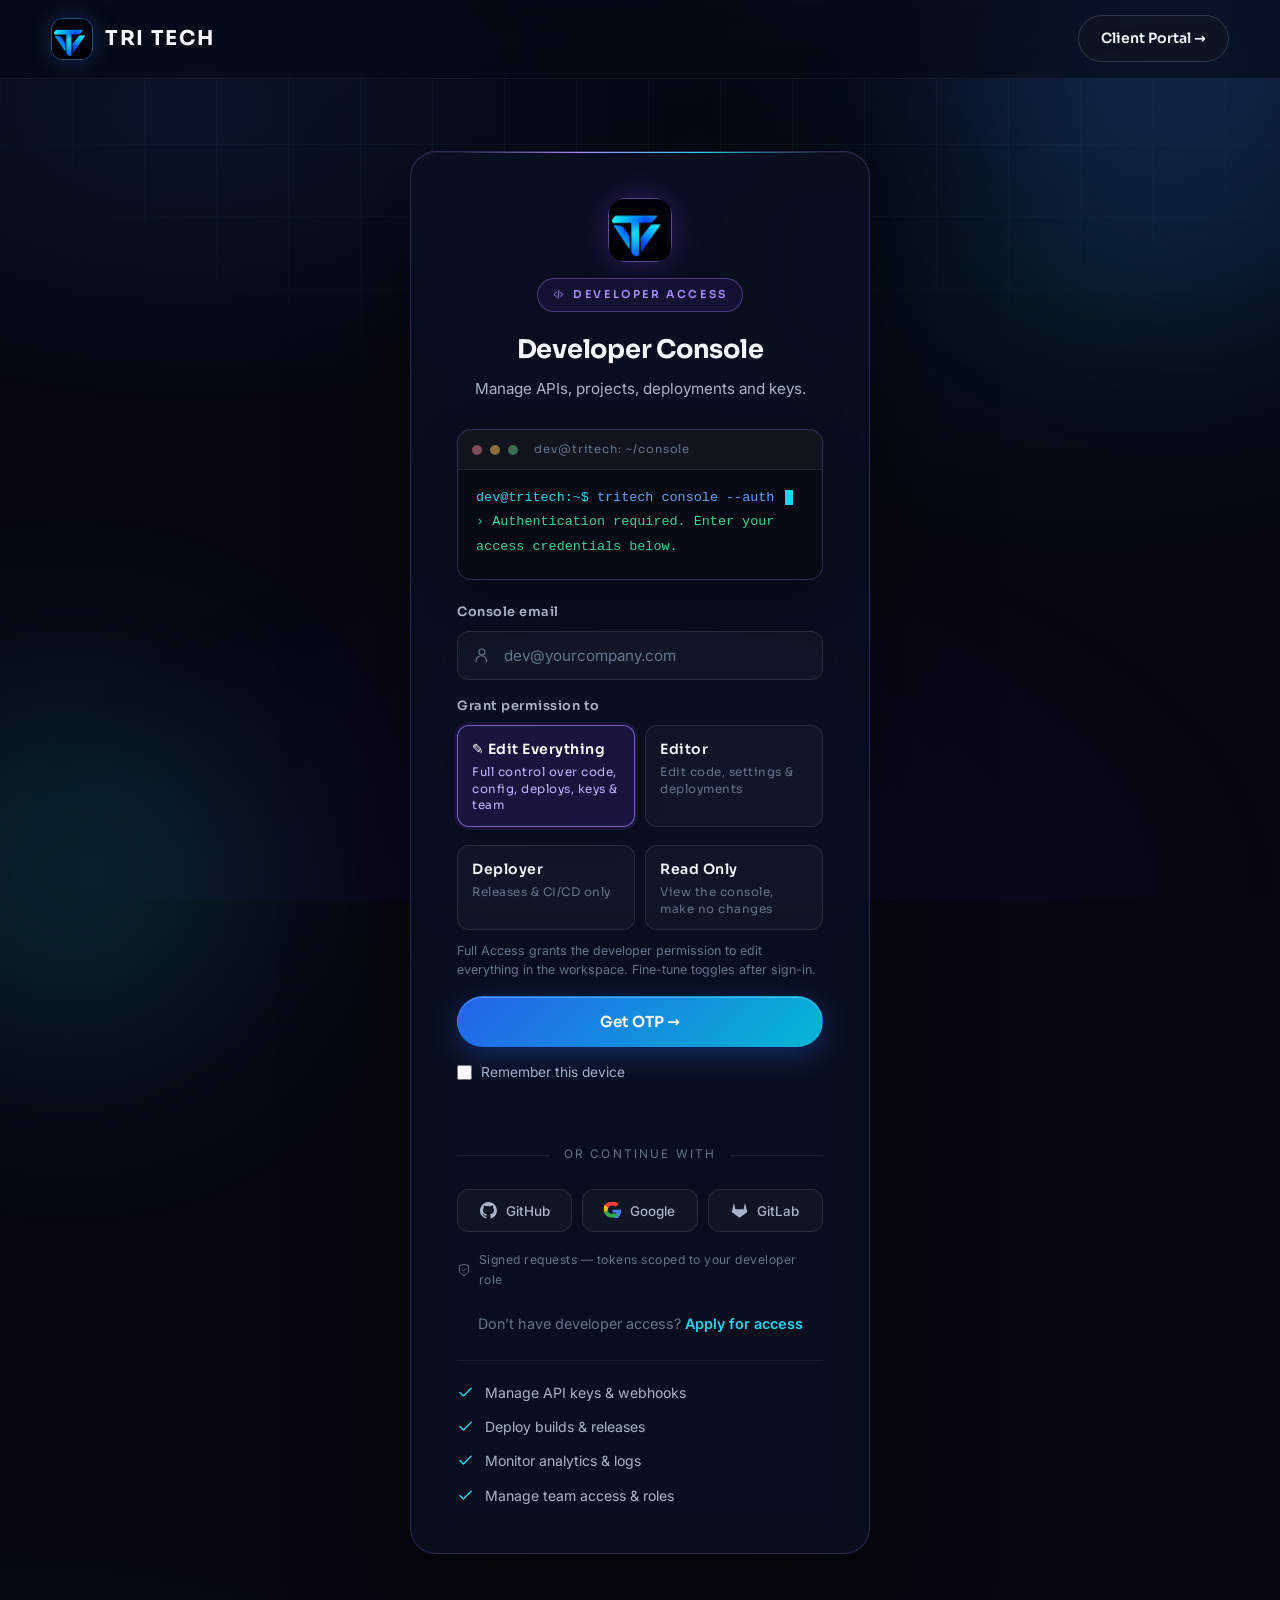
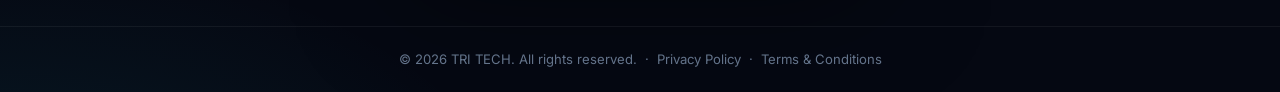
==== commit 835a9869: "Implement OTP email login flow on client and developer portals" ====
--- a/admin-approvals.html
+++ b/admin-approvals.html
@@ -20,8 +20,8 @@
   <link rel="preconnect" href="https://fonts.gstatic.com" crossorigin />
   <link href="https://fonts.googleapis.com/css2?family=Sora:wght@300;400;500;600;700;800&family=Inter:wght@400;500;600&display=swap" rel="stylesheet" />
 
-  <link rel="stylesheet" href="css/styles.css?v=5" />
-  <link rel="stylesheet" href="css/auth.css?v=5" />
+  <link rel="stylesheet" href="css/styles.css?v=8" />
+  <link rel="stylesheet" href="css/auth.css?v=8" />
 </head>
 
 <body class="auth-page">
@@ -126,6 +126,6 @@
     </div>
   </footer>
 
-  <script src="js/auth.js?v=5" defer></script>
+  <script src="js/auth.js?v=8" defer></script>
 </body>
 </html>
--- a/css/auth.css
+++ b/css/auth.css
@@ -283,6 +283,17 @@
   cursor: pointer;
 }
 .auth-remember input { accent-color: var(--cyan); width: 15px; height: 15px; cursor: pointer; }
+.auth-remember-row {
+  display: inline-flex;
+  align-items: center;
+  gap: 9px;
+  color: var(--text-2);
+  font-size: 0.86rem;
+  cursor: pointer;
+  margin-top: 14px;
+  margin-bottom: 4px;
+}
+.auth-remember-row input { accent-color: var(--cyan); width: 15px; height: 15px; cursor: pointer; }
 .auth-forgot {
   color: var(--blue-soft);
   font-size: 0.86rem;
@@ -700,6 +711,67 @@
 }
 
 /* =========================================================
+   OTP — Email login verification
+   ========================================================= */
+.otp-row { margin-bottom: 16px; padding-top: 4px; }
+.otp-sent { color: var(--text-2); font-size: 0.9rem; margin-bottom: 12px; }
+.otp-sent strong { color: var(--cyan); }
+.otp-label {
+  display: block;
+  font-family: var(--font-display);
+  font-size: 0.8rem;
+  font-weight: 600;
+  letter-spacing: 0.04em;
+  color: var(--text-2);
+  margin-bottom: 8px;
+}
+.otp-input {
+  width: 100%;
+  padding: 14px 16px;
+  text-align: center;
+  font-size: 1.35rem;
+  letter-spacing: 0.5em;
+  border-radius: 12px;
+  background: rgba(255, 255, 255, 0.03);
+  border: 1px solid rgba(255, 255, 255, 0.1);
+  color: var(--text);
+  transition: border-color 0.3s var(--ease), box-shadow 0.3s var(--ease);
+}
+.otp-input::placeholder { color: var(--text-3); letter-spacing: 0.2em; }
+.otp-input:focus {
+  outline: none;
+  border-color: rgba(34, 211, 238, 0.6);
+  box-shadow: 0 0 0 4px rgba(34, 211, 238, 0.1);
+}
+.otp-help {
+  display: flex;
+  align-items: center;
+  justify-content: space-between;
+  gap: 10px;
+  margin-top: 12px;
+}
+.otp-resend { color: var(--blue-soft); font-size: 0.85rem; font-weight: 500; }
+.otp-resend:hover { color: var(--cyan); }
+.otp-resend:disabled { color: var(--text-3); cursor: default; }
+.otp-resend:disabled:hover { color: var(--text-3); }
+.otp-timer { color: var(--text-3); font-size: 0.8rem; }
+.demo-otp {
+  margin-top: 12px;
+  padding: 10px 14px;
+  border-radius: 10px;
+  background: rgba(167, 139, 250, 0.1);
+  border: 1px solid rgba(167, 139, 250, 0.3);
+  color: var(--text-2);
+  font-size: 0.85rem;
+}
+.demo-otp strong {
+  color: #fff;
+  font-family: var(--font-display);
+  letter-spacing: 0.2em;
+  margin-left: 4px;
+}
+
+/* =========================================================
    Website Editor (Developer only)
    ========================================================= */
 .edit-input {
